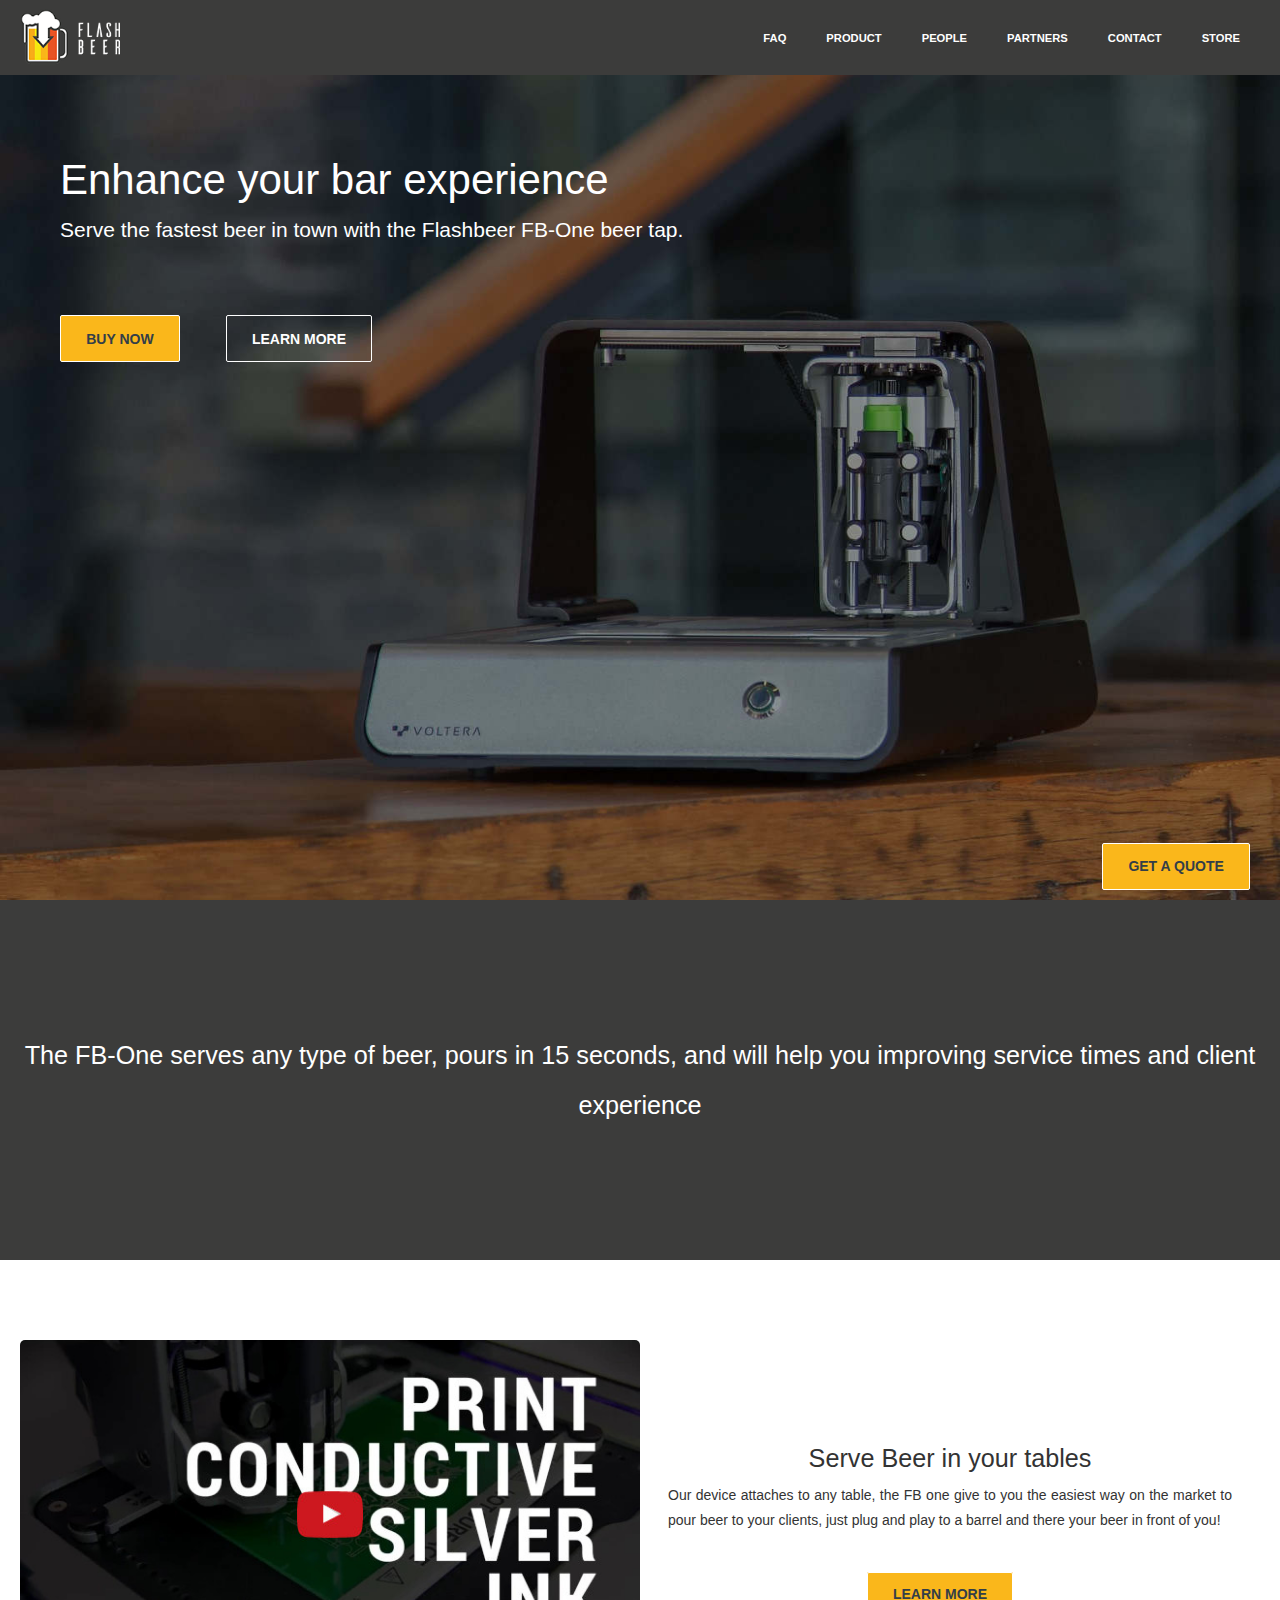
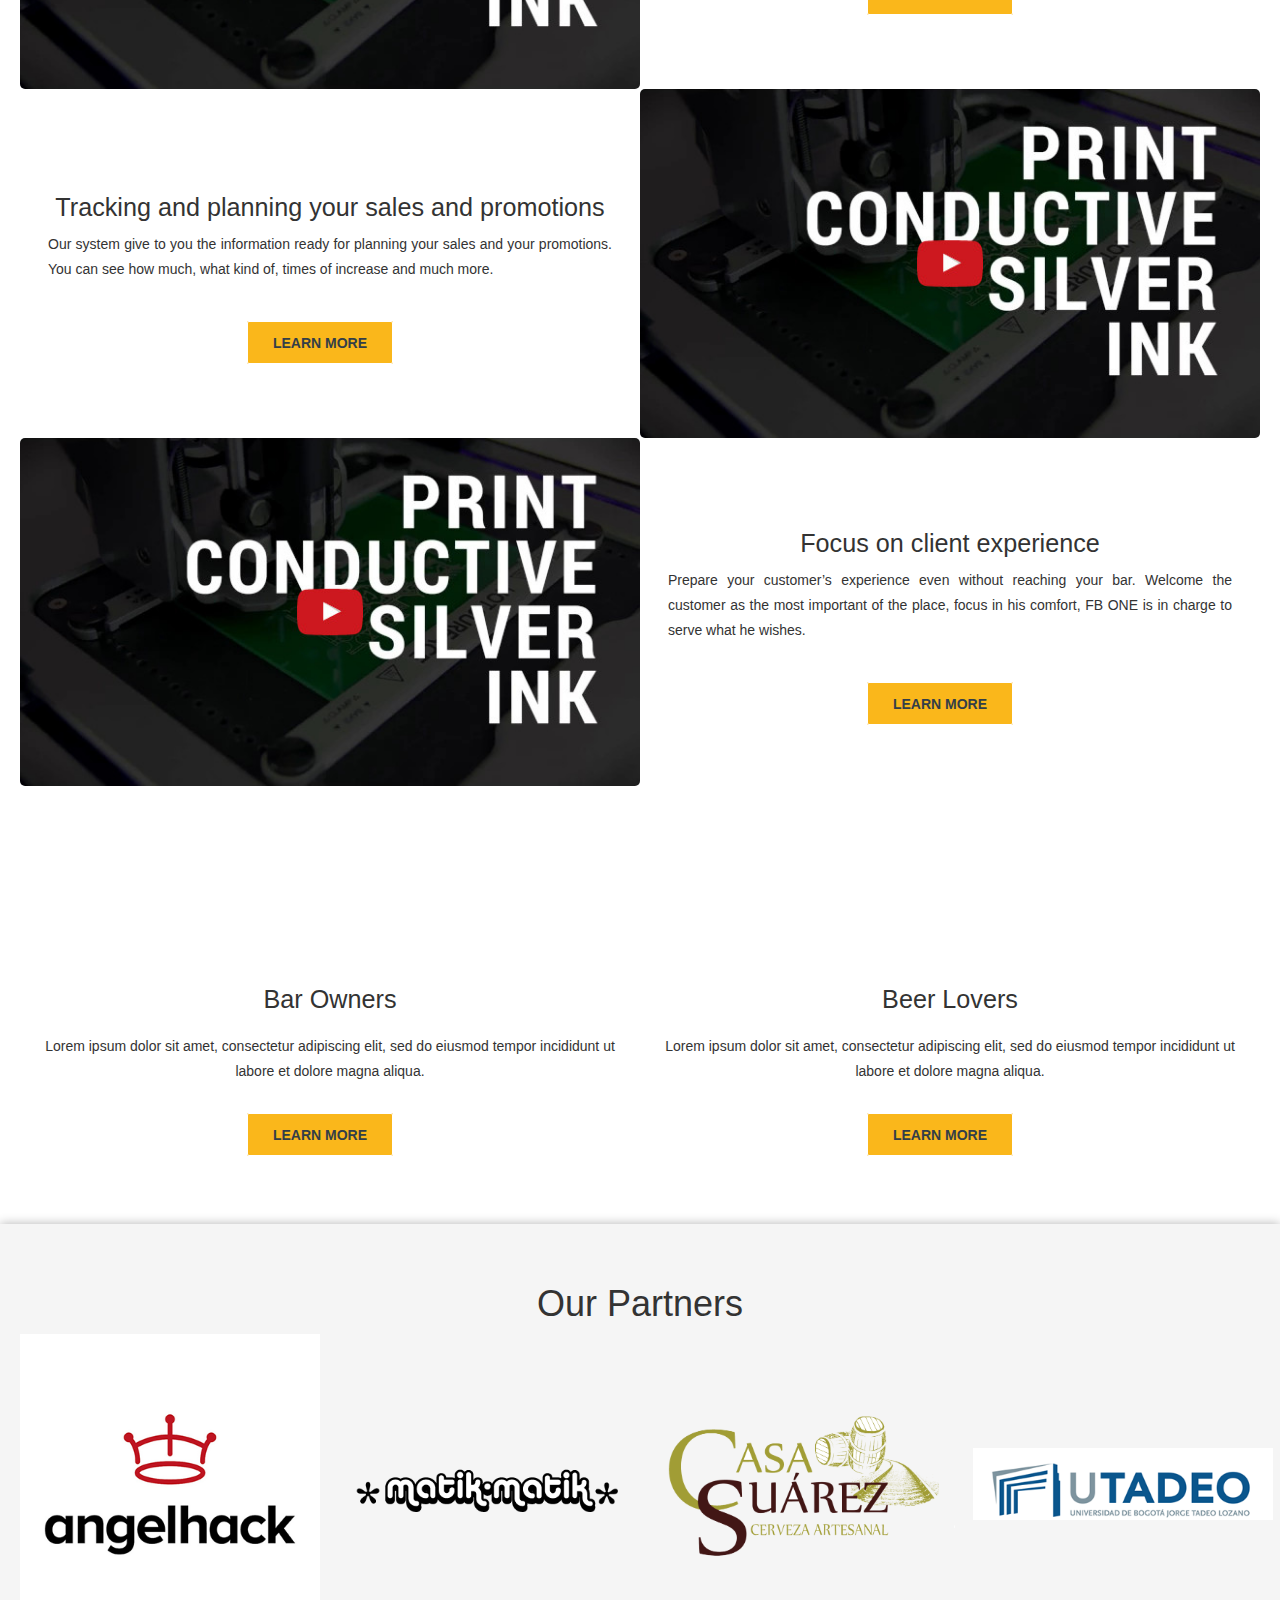
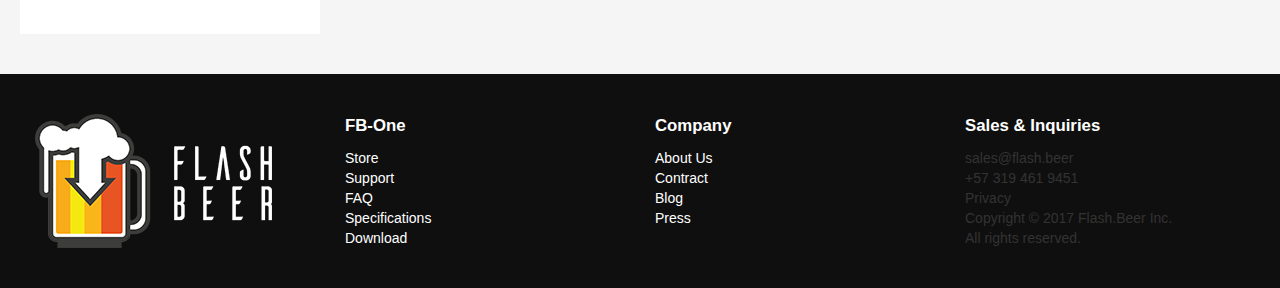
==== index.html @ 56150405 "Working on Landing Page" ====
<!doctype html><html class="no-js"><head><meta charset="utf-8"><meta name="description" content=""><meta name="viewport" content="width=device-width,initial-scale=1"><title>Flash.Beer</title><link rel="apple-touch-icon" href="apple-touch-icon.png"><link rel="stylesheet" href="styles/main.css"><script src="/bower_components/modernizr/modernizr.js"></script></head><body><div class="wrapper"><header><nav><a href="#" class="logo"><figure><img src="images/logo75.png"></figure></a><svg class="SVGInline-svg" xmlns="http://www.w3.org/2000/svg" height="20" viewBox="0 0 25.000002 20.000011" width="25"><path d="M0 2C0 .895.89 0 2.004 0h20.992C24.103 0 25 .888 25 2c0 1.105-.89 2-2.004 2H2.004A1.997 1.997 0 0 1 0 2zm0 8c0-1.105.89-2 2.004-2h20.992C24.103 8 25 8.888 25 10c0 1.105-.89 2-2.004 2H2.004A1.997 1.997 0 0 1 0 10zm0 8c0-1.105.89-2 2.004-2h20.992c1.107 0 2.004.888 2.004 2 0 1.105-.89 2-2.004 2H2.004A1.997 1.997 0 0 1 0 18z" fill="#fff" fill-rule="evenodd"></path></svg><ul><li><a href="#">faq</a></li><li><a href="#cards">product</a></li><li><a href="#business">people</a></li><li><a href="#partners">partners</a></li><li><a href="#footer">contact</a></li><li><a href="#">store</a></li></ul></nav></header><section class="hero"><div class="content"><h1>Enhance your bar experience</h1><p>Serve the fastest beer in town with the Flashbeer FB-One beer tap.</p><div class="buttons"><a href="#" class="button light">Buy Now</a> <a href="#" class="button">Learn More</a></div></div></section><section class="description"><h2>The FB-One serves any type of beer, pours in 15 seconds, and will help you improving service times and client experience</h2></section><section id="cards" class="cards"><article class="card"><div class="col-xs-12 col-md-6 video-container"><div class="video"><img src="images/youtube.jpg"></div></div><div class="col-xs-12 col-md-6 copy"><h1>Serve Beer in your tables</h1><p>Our device attaches to any table, the FB one give to you the easiest way on the market to pour beer to your clients, just plug and play to a barrel and there your beer in front of you!</p><a href="#" class="button light">LEARN MORE</a></div></article><article class="card"><div class="col-xs-12 col-md-6 copy"><h1>Tracking and planning your sales and promotions</h1><p>Our system give to you the information ready for planning your sales and your promotions. You can see how much, what kind of, times of increase and much more.</p><a href="#" class="button light">LEARN MORE</a></div><div class="col-xs-12 col-md-6 video-container"><div class="video"><img src="images/youtube.jpg"></div></div></article><article class="card"><div class="col-xs-12 col-md-6 video-container"><div class="video"><img src="images/youtube.jpg"></div></div><div class="col-xs-12 col-md-6 copy"><h1>Focus on client experience</h1><p>Prepare your customer’s experience even without reaching your bar. Welcome the customer as the most important of the place, focus in his comfort, FB ONE is in charge to serve what he wishes.</p><a href="#" class="button light">LEARN MORE</a></div></article></section><section class="cards mobile"><article class="card"><div class="col-xs-12 col-md-6 video-container"><div class="video"><img src="images/youtube.jpg"></div></div><div class="col-xs-12 col-md-6 copy"><h1>Serve Beer in your tables</h1><p>Lorem ipsum dolor sit amet, consectetur adipiscing elit, sed do eiusmod tempor incididunt ut labore et dolore magna aliqua. Ut enim ad minim veniam, quis nostrud exercitation ullamco laboris nisi ut aliquip ex ea commodo consequat.</p><a href="#" class="button light">LEARN MORE</a></div></article><article class="card right"><div class="col-xs-12 col-md-6 video-container"><div class="video"><img src="images/youtube.jpg"></div></div><div class="col-xs-12 col-md-6 copy"><h1>Serve Beer in your tables</h1><p>Lorem ipsum dolor sit amet, consectetur adipiscing elit, sed do eiusmod tempor incididunt ut labore et dolore magna aliqua. Ut enim ad minim veniam, quis nostrud exercitation ullamco laboris nisi ut aliquip ex ea commodo consequat.</p><a href="#" class="button light">LEARN MORE</a></div></article><article class="card"><div class="col-xs-12 col-md-6 video-container"><div class="video"><img src="images/youtube.jpg"></div></div><div class="col-xs-12 col-md-6 copy"><h1>Serve Beer in your tables</h1><p>Lorem ipsum dolor sit amet, consectetur adipiscing elit, sed do eiusmod tempor incididunt ut labore et dolore magna aliqua. Ut enim ad minim veniam, quis nostrud exercitation ullamco laboris nisi ut aliquip ex ea commodo consequat.</p><a href="#" class="button light">LEARN MORE</a></div></article></section><section id="business" class="business"><div id="bars" class="col-md-6"><img src=""><h2>Bar Owners</h2><p>Lorem ipsum dolor sit amet, consectetur adipiscing elit, sed do eiusmod tempor incididunt ut labore et dolore magna aliqua.</p><a href="#" class="button light">Learn More</a></div><div id="people" class="col-md-6"><img src=""><h2>Beer Lovers</h2><p>Lorem ipsum dolor sit amet, consectetur adipiscing elit, sed do eiusmod tempor incididunt ut labore et dolore magna aliqua.</p><a href="#" class="button light">Learn More</a></div></section><section id="partners" class="partners"><div class="row"><h1>Our Partners</h1></div><div class="row"><div class="col-md-3"><img src="images/AngelHack.png"></div><div class="col-md-3"><img src="images/Matik.png"></div><div class="col-md-3"><img src="images/CasaSuarez.png"></div><div class="col-md-3"><img src="images/utadeo.png"></div></div></section><footer id="footer"><div class="col-xs-12 col-md-4 logo"><a href="#" class="logo"><img src="images/logo134.png"></a></div><div class="col-xs-12 col-md-4 product"><b>FB-One</b><ul><li><a href="#">Store</a></li><li><a href="#">Support</a></li><li><a href="#">FAQ</a></li><li><a href="#">Specifications</a></li><li><a href="#">Download</a></li></ul></div><div class="col-xs-12 col-md-4 company"><b>Company</b><ul><li><a href="#">About Us</a></li><li><a href="#">Contract</a></li><li><a href="#">Blog</a></li><li><a href="#">Press</a></li></ul></div><div class="col-xs-12 col-md-4 sales"><b>Sales & Inquiries</b><ul><li>sales@flash.beer</li><li>+57 319 461 9451</li><li>Privacy</li><li>Copyright © 2017 Flash.Beer Inc.</li><li>All rights reserved.</li><li><a href="#"></a> <a href="#"></a> <a href="#"></a> <a href="#"></a></li></ul></div></footer><div class="button quote light">Get a Quote</div><section class="modal"><div class="form-container"><form method="post"><div class="header"><a href="#"><img src="images/close.png"></a></div><div class="items-container"><div class="row"><div class="item-container"><div class="col-md-6 label-container"><div class="item-container"><label for="name">Full Name</label></div><div class="item-container"><label for="email">Email</label></div><div class="item-container"><label for="phone">Phone</label></div><div class="item-container"><label for="devices">Number of devices</label></div></div><div class="col-md-6 input-container"><div class="item-container"><input type="text" name="name" required="true"></div><div class="item-container"><input type="text" name="email" required="true"></div><div class="item-container"><input type="text" name="phone" required="true"></div><div class="item-container"><input type="text" name="devices" required="true"></div></div></div></div><div class="row"><div class="textarea-container"><label for="extra">Would you like to add anything else to your order?</label><textarea name="extra">

                  </textarea></div><div class="textarea-container"><label for="data">Any additional data you require on the quote?</label><textarea name="data">

                  </textarea></div><div class="textarea-container"><label for="about">How did you find out about the Flashbeer FB-One?</label><textarea name="about">

                  </textarea></div></div></div><a href="#" class="button dark">Request a Quote</a></form></div></section></div><script src="https://code.jquery.com/jquery-3.2.1.min.js" integrity="sha256-hwg4gsxgFZhOsEEamdOYGBf13FyQuiTwlAQgxVSNgt4=" crossorigin="anonymous"></script><script src="scripts/main.js"></script></body></html>
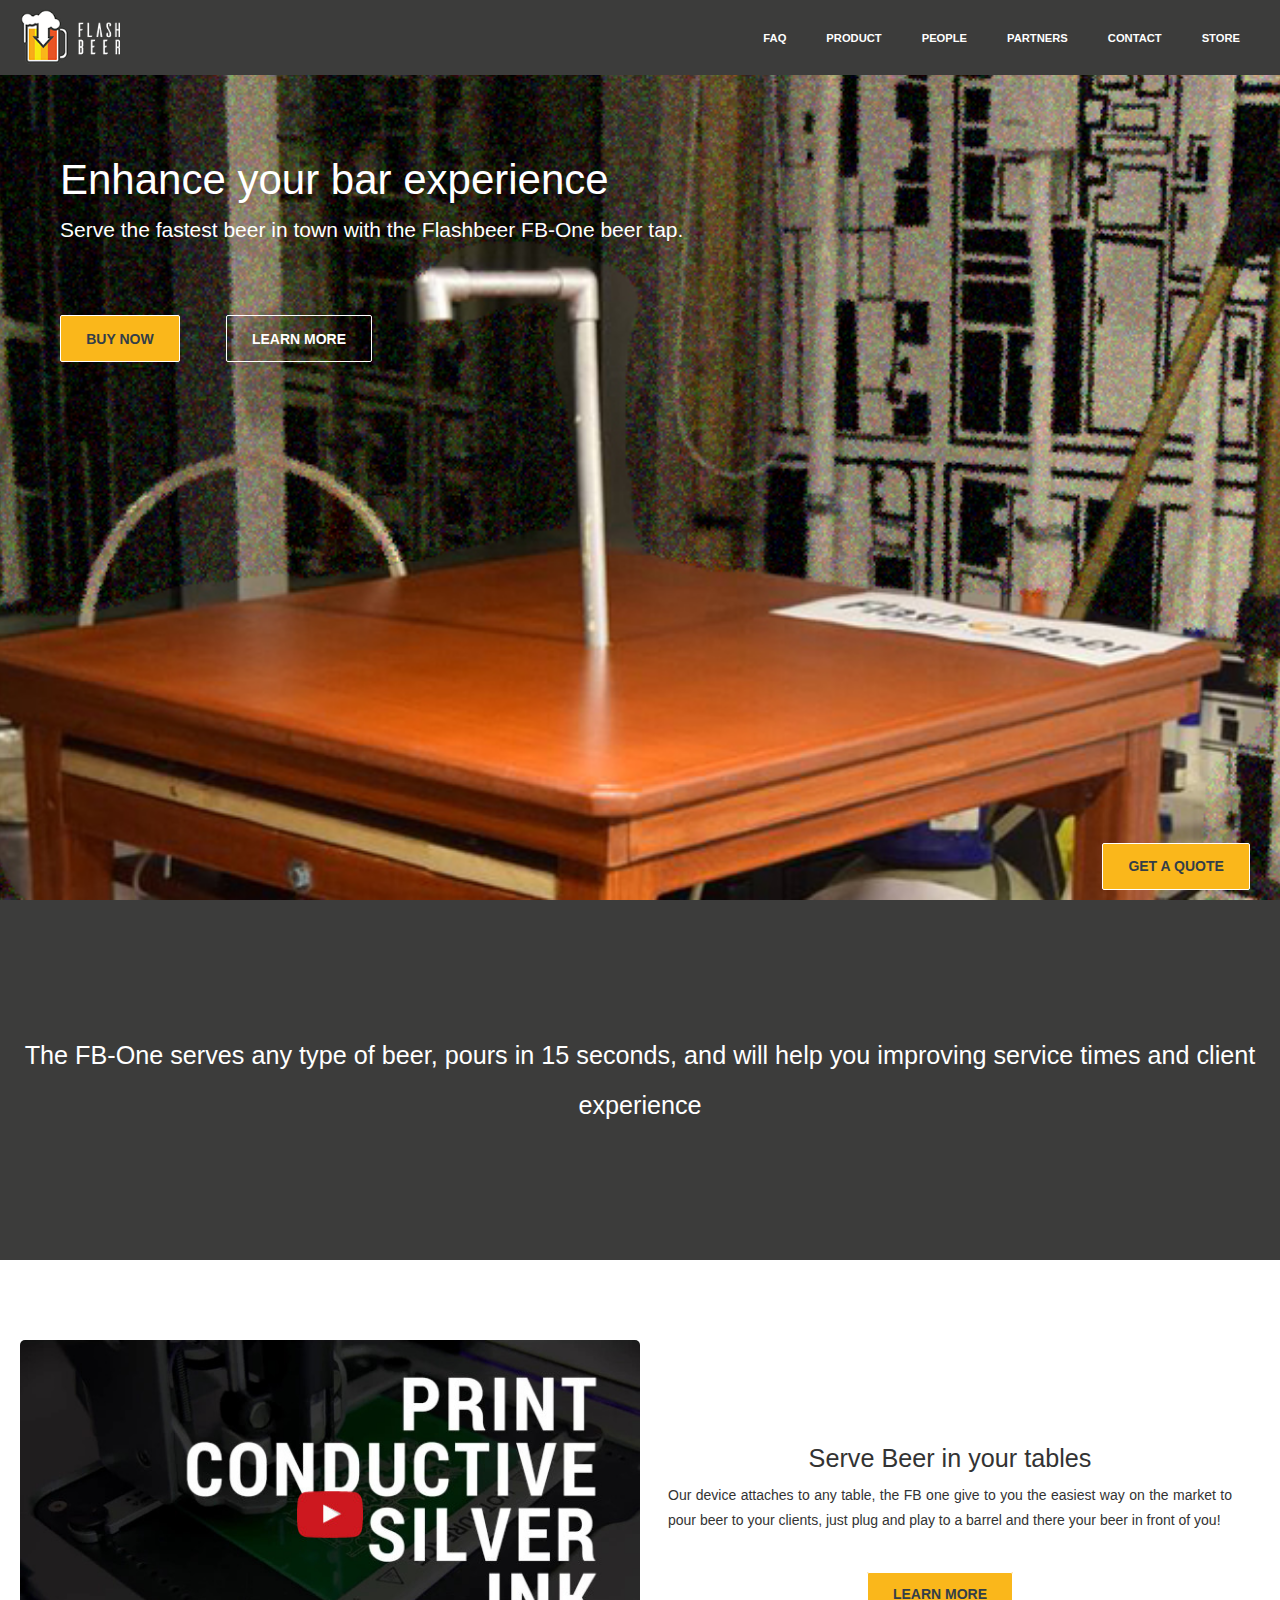
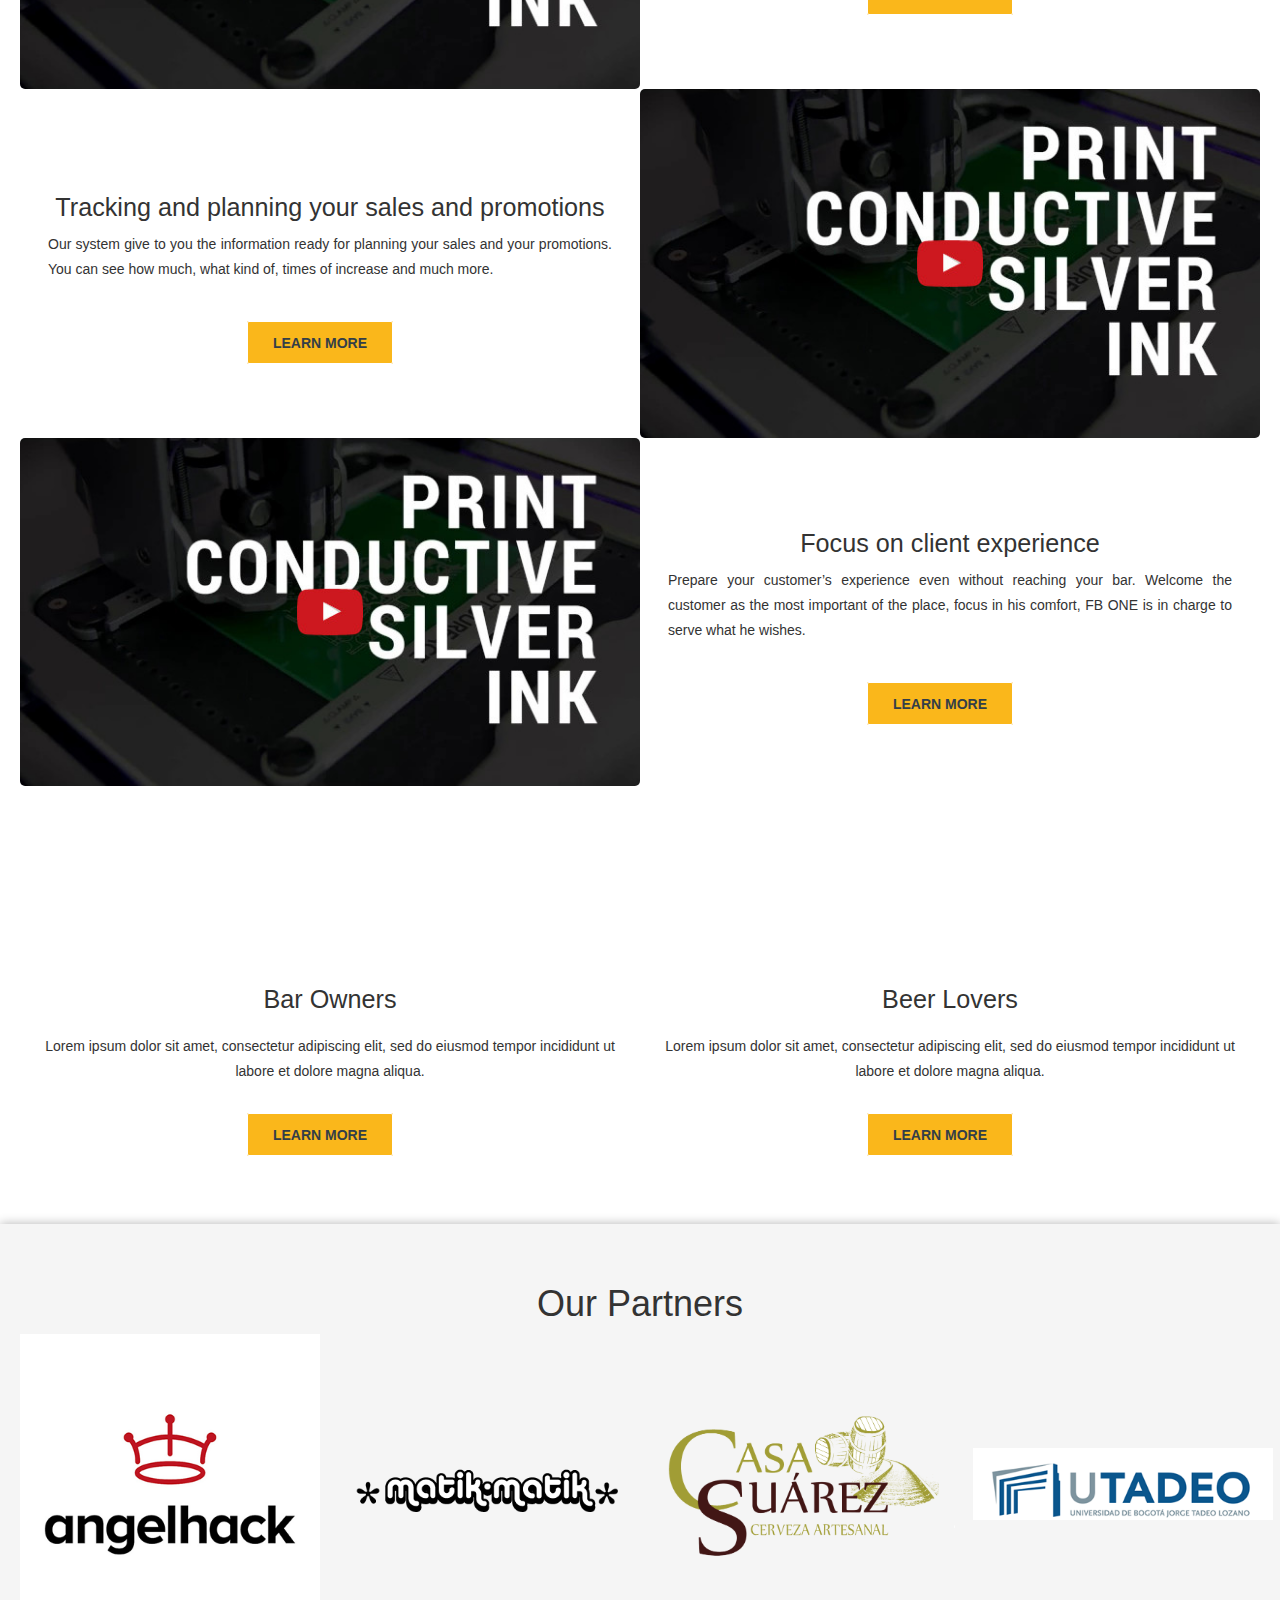
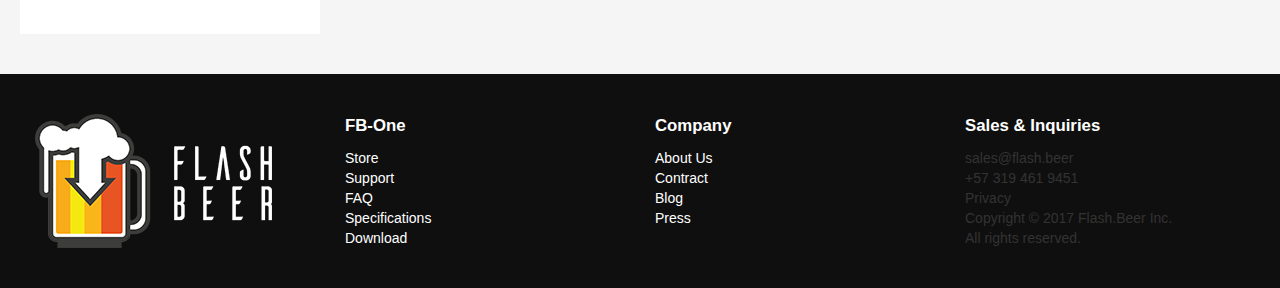
==== commit 13b99e6d: "Working on Landing Page" ====
--- a/index.html
+++ b/index.html
@@ -1,4 +1,4 @@
-<!doctype html><html class="no-js"><head><meta charset="utf-8"><meta name="description" content=""><meta name="viewport" content="width=device-width,initial-scale=1"><title>Flash.Beer</title><link rel="apple-touch-icon" href="apple-touch-icon.png"><link rel="stylesheet" href="styles/main.css"><script src="/bower_components/modernizr/modernizr.js"></script></head><body><div class="wrapper"><header><nav><a href="#" class="logo"><figure><img src="images/logo75.png"></figure></a><svg class="SVGInline-svg" xmlns="http://www.w3.org/2000/svg" height="20" viewBox="0 0 25.000002 20.000011" width="25"><path d="M0 2C0 .895.89 0 2.004 0h20.992C24.103 0 25 .888 25 2c0 1.105-.89 2-2.004 2H2.004A1.997 1.997 0 0 1 0 2zm0 8c0-1.105.89-2 2.004-2h20.992C24.103 8 25 8.888 25 10c0 1.105-.89 2-2.004 2H2.004A1.997 1.997 0 0 1 0 10zm0 8c0-1.105.89-2 2.004-2h20.992c1.107 0 2.004.888 2.004 2 0 1.105-.89 2-2.004 2H2.004A1.997 1.997 0 0 1 0 18z" fill="#fff" fill-rule="evenodd"></path></svg><ul><li><a href="#">faq</a></li><li><a href="#cards">product</a></li><li><a href="#business">people</a></li><li><a href="#partners">partners</a></li><li><a href="#footer">contact</a></li><li><a href="#">store</a></li></ul></nav></header><section class="hero"><div class="content"><h1>Enhance your bar experience</h1><p>Serve the fastest beer in town with the Flashbeer FB-One beer tap.</p><div class="buttons"><a href="#" class="button light">Buy Now</a> <a href="#" class="button">Learn More</a></div></div></section><section class="description"><h2>The FB-One serves any type of beer, pours in 15 seconds, and will help you improving service times and client experience</h2></section><section id="cards" class="cards"><article class="card"><div class="col-xs-12 col-md-6 video-container"><div class="video"><img src="images/youtube.jpg"></div></div><div class="col-xs-12 col-md-6 copy"><h1>Serve Beer in your tables</h1><p>Our device attaches to any table, the FB one give to you the easiest way on the market to pour beer to your clients, just plug and play to a barrel and there your beer in front of you!</p><a href="#" class="button light">LEARN MORE</a></div></article><article class="card"><div class="col-xs-12 col-md-6 copy"><h1>Tracking and planning your sales and promotions</h1><p>Our system give to you the information ready for planning your sales and your promotions. You can see how much, what kind of, times of increase and much more.</p><a href="#" class="button light">LEARN MORE</a></div><div class="col-xs-12 col-md-6 video-container"><div class="video"><img src="images/youtube.jpg"></div></div></article><article class="card"><div class="col-xs-12 col-md-6 video-container"><div class="video"><img src="images/youtube.jpg"></div></div><div class="col-xs-12 col-md-6 copy"><h1>Focus on client experience</h1><p>Prepare your customer’s experience even without reaching your bar. Welcome the customer as the most important of the place, focus in his comfort, FB ONE is in charge to serve what he wishes.</p><a href="#" class="button light">LEARN MORE</a></div></article></section><section class="cards mobile"><article class="card"><div class="col-xs-12 col-md-6 video-container"><div class="video"><img src="images/youtube.jpg"></div></div><div class="col-xs-12 col-md-6 copy"><h1>Serve Beer in your tables</h1><p>Lorem ipsum dolor sit amet, consectetur adipiscing elit, sed do eiusmod tempor incididunt ut labore et dolore magna aliqua. Ut enim ad minim veniam, quis nostrud exercitation ullamco laboris nisi ut aliquip ex ea commodo consequat.</p><a href="#" class="button light">LEARN MORE</a></div></article><article class="card right"><div class="col-xs-12 col-md-6 video-container"><div class="video"><img src="images/youtube.jpg"></div></div><div class="col-xs-12 col-md-6 copy"><h1>Serve Beer in your tables</h1><p>Lorem ipsum dolor sit amet, consectetur adipiscing elit, sed do eiusmod tempor incididunt ut labore et dolore magna aliqua. Ut enim ad minim veniam, quis nostrud exercitation ullamco laboris nisi ut aliquip ex ea commodo consequat.</p><a href="#" class="button light">LEARN MORE</a></div></article><article class="card"><div class="col-xs-12 col-md-6 video-container"><div class="video"><img src="images/youtube.jpg"></div></div><div class="col-xs-12 col-md-6 copy"><h1>Serve Beer in your tables</h1><p>Lorem ipsum dolor sit amet, consectetur adipiscing elit, sed do eiusmod tempor incididunt ut labore et dolore magna aliqua. Ut enim ad minim veniam, quis nostrud exercitation ullamco laboris nisi ut aliquip ex ea commodo consequat.</p><a href="#" class="button light">LEARN MORE</a></div></article></section><section id="business" class="business"><div id="bars" class="col-md-6"><img src=""><h2>Bar Owners</h2><p>Lorem ipsum dolor sit amet, consectetur adipiscing elit, sed do eiusmod tempor incididunt ut labore et dolore magna aliqua.</p><a href="#" class="button light">Learn More</a></div><div id="people" class="col-md-6"><img src=""><h2>Beer Lovers</h2><p>Lorem ipsum dolor sit amet, consectetur adipiscing elit, sed do eiusmod tempor incididunt ut labore et dolore magna aliqua.</p><a href="#" class="button light">Learn More</a></div></section><section id="partners" class="partners"><div class="row"><h1>Our Partners</h1></div><div class="row"><div class="col-md-3"><img src="images/AngelHack.png"></div><div class="col-md-3"><img src="images/Matik.png"></div><div class="col-md-3"><img src="images/CasaSuarez.png"></div><div class="col-md-3"><img src="images/utadeo.png"></div></div></section><footer id="footer"><div class="col-xs-12 col-md-4 logo"><a href="#" class="logo"><img src="images/logo134.png"></a></div><div class="col-xs-12 col-md-4 product"><b>FB-One</b><ul><li><a href="#">Store</a></li><li><a href="#">Support</a></li><li><a href="#">FAQ</a></li><li><a href="#">Specifications</a></li><li><a href="#">Download</a></li></ul></div><div class="col-xs-12 col-md-4 company"><b>Company</b><ul><li><a href="#">About Us</a></li><li><a href="#">Contract</a></li><li><a href="#">Blog</a></li><li><a href="#">Press</a></li></ul></div><div class="col-xs-12 col-md-4 sales"><b>Sales & Inquiries</b><ul><li>sales@flash.beer</li><li>+57 319 461 9451</li><li>Privacy</li><li>Copyright © 2017 Flash.Beer Inc.</li><li>All rights reserved.</li><li><a href="#"></a> <a href="#"></a> <a href="#"></a> <a href="#"></a></li></ul></div></footer><div class="button quote light">Get a Quote</div><section class="modal"><div class="form-container"><form method="post"><div class="header"><a href="#"><img src="images/close.png"></a></div><div class="items-container"><div class="row"><div class="item-container"><div class="col-md-6 label-container"><div class="item-container"><label for="name">Full Name</label></div><div class="item-container"><label for="email">Email</label></div><div class="item-container"><label for="phone">Phone</label></div><div class="item-container"><label for="devices">Number of devices</label></div></div><div class="col-md-6 input-container"><div class="item-container"><input type="text" name="name" required="true"></div><div class="item-container"><input type="text" name="email" required="true"></div><div class="item-container"><input type="text" name="phone" required="true"></div><div class="item-container"><input type="text" name="devices" required="true"></div></div></div></div><div class="row"><div class="textarea-container"><label for="extra">Would you like to add anything else to your order?</label><textarea name="extra">
+<!doctype html><html class="no-js"><head><meta charset="utf-8"><meta name="description" content=""><meta name="viewport" content="width=device-width,initial-scale=1"><title>Flash.Beer</title><link rel="apple-touch-icon" href="apple-touch-icon.png"><link rel="stylesheet" href="styles/main.css"><script src="/bower_components/modernizr/modernizr.js"></script></head><body><div class="wrapper"><header><nav><a href="#" class="logo"><figure><img src="images/logo75.png"></figure></a><svg class="SVGInline-svg" xmlns="http://www.w3.org/2000/svg" height="20" viewBox="0 0 25.000002 20.000011" width="25"><path d="M0 2C0 .895.89 0 2.004 0h20.992C24.103 0 25 .888 25 2c0 1.105-.89 2-2.004 2H2.004A1.997 1.997 0 0 1 0 2zm0 8c0-1.105.89-2 2.004-2h20.992C24.103 8 25 8.888 25 10c0 1.105-.89 2-2.004 2H2.004A1.997 1.997 0 0 1 0 10zm0 8c0-1.105.89-2 2.004-2h20.992c1.107 0 2.004.888 2.004 2 0 1.105-.89 2-2.004 2H2.004A1.997 1.997 0 0 1 0 18z" fill="#fff" fill-rule="evenodd"></path></svg><ul><li><a href="#">faq</a></li><li><a href="#cards">product</a></li><li><a href="#business">people</a></li><li><a href="#partners">partners</a></li><li><a href="#footer">contact</a></li><li><a href="#">store</a></li></ul></nav></header><section class="hero"><div class="content"><h1>Enhance your bar experience</h1><p>Serve the fastest beer in town with the Flashbeer FB-One beer tap.</p><div class="buttons"><a href="#" class="button light">Buy Now</a> <a href="#" class="button">Learn More</a></div></div></section><section class="description"><h2>The FB-One serves any type of beer, pours in 15 seconds, and will help you improving service times and client experience</h2></section><section id="cards" class="cards"><article class="card"><div class="col-xs-12 col-md-6 video-container"><div class="video"><img src="images/youtube.jpg"></div></div><div class="col-xs-12 col-md-6 copy"><h1>Serve Beer in your tables</h1><p>Our device attaches to any table, the FB one give to you the easiest way on the market to pour beer to your clients, just plug and play to a barrel and there your beer in front of you!</p><a href="#" class="button light">LEARN MORE</a></div></article><article class="card"><div class="col-xs-12 col-md-6 copy"><h1>Tracking and planning your sales and promotions</h1><p>Our system give to you the information ready for planning your sales and your promotions. You can see how much, what kind of, times of increase and much more.</p><a href="#" class="button light">LEARN MORE</a></div><div class="col-xs-12 col-md-6 video-container"><div class="video"><img src="images/youtube.jpg"></div></div></article><article class="card"><div class="col-xs-12 col-md-6 video-container"><div class="video"><img src="images/youtube.jpg"></div></div><div class="col-xs-12 col-md-6 copy"><h1>Focus on client experience</h1><p>Prepare your customer’s experience even without reaching your bar. Welcome the customer as the most important of the place, focus in his comfort, FB ONE is in charge to serve what he wishes.</p><a href="#" class="button light">LEARN MORE</a></div></article></section><section class="cards mobile"><article class="card"><div class="col-xs-12 col-md-6 video-container"><div class="video"><img src="images/card1.jpg"></div></div><div class="col-xs-12 col-md-6 copy"><h1>Serve Beer in your tables</h1><p>Lorem ipsum dolor sit amet, consectetur adipiscing elit, sed do eiusmod tempor incididunt ut labore et dolore magna aliqua. Ut enim ad minim veniam, quis nostrud exercitation ullamco laboris nisi ut aliquip ex ea commodo consequat.</p><a href="#" class="button light">LEARN MORE</a></div></article><article class="card right"><div class="col-xs-12 col-md-6 video-container"><div class="video"><img src="images/card2.jpg"></div></div><div class="col-xs-12 col-md-6 copy"><h1>Serve Beer in your tables</h1><p>Lorem ipsum dolor sit amet, consectetur adipiscing elit, sed do eiusmod tempor incididunt ut labore et dolore magna aliqua. Ut enim ad minim veniam, quis nostrud exercitation ullamco laboris nisi ut aliquip ex ea commodo consequat.</p><a href="#" class="button light">LEARN MORE</a></div></article><article class="card"><div class="col-xs-12 col-md-6 video-container"><div class="video"><img src="images/card3.jpg"></div></div><div class="col-xs-12 col-md-6 copy"><h1>Serve Beer in your tables</h1><p>Lorem ipsum dolor sit amet, consectetur adipiscing elit, sed do eiusmod tempor incididunt ut labore et dolore magna aliqua. Ut enim ad minim veniam, quis nostrud exercitation ullamco laboris nisi ut aliquip ex ea commodo consequat.</p><a href="#" class="button light">LEARN MORE</a></div></article></section><section id="business" class="business"><div id="bars" class="col-md-6"><img src=""><h2>Bar Owners</h2><p>Lorem ipsum dolor sit amet, consectetur adipiscing elit, sed do eiusmod tempor incididunt ut labore et dolore magna aliqua.</p><a href="#" class="button light">Learn More</a></div><div id="people" class="col-md-6"><img src=""><h2>Beer Lovers</h2><p>Lorem ipsum dolor sit amet, consectetur adipiscing elit, sed do eiusmod tempor incididunt ut labore et dolore magna aliqua.</p><a href="#" class="button light">Learn More</a></div></section><section id="partners" class="partners"><div class="row"><h1>Our Partners</h1></div><div class="row"><div class="col-md-3"><img src="images/AngelHack.png"></div><div class="col-md-3"><img src="images/Matik.png"></div><div class="col-md-3"><img src="images/CasaSuarez.png"></div><div class="col-md-3"><img src="images/utadeo.png"></div></div></section><footer id="footer"><div class="col-xs-12 col-md-4 logo"><a href="#" class="logo"><img src="images/logo134.png"></a></div><div class="col-xs-12 col-md-4 product"><b>FB-One</b><ul><li><a href="#">Store</a></li><li><a href="#">Support</a></li><li><a href="#">FAQ</a></li><li><a href="#">Specifications</a></li><li><a href="#">Download</a></li></ul></div><div class="col-xs-12 col-md-4 company"><b>Company</b><ul><li><a href="#">About Us</a></li><li><a href="#">Contract</a></li><li><a href="#">Blog</a></li><li><a href="#">Press</a></li></ul></div><div class="col-xs-12 col-md-4 sales"><b>Sales & Inquiries</b><ul><li>sales@flash.beer</li><li>+57 319 461 9451</li><li>Privacy</li><li>Copyright © 2017 Flash.Beer Inc.</li><li>All rights reserved.</li><li><a href="#"></a> <a href="#"></a> <a href="#"></a> <a href="#"></a></li></ul></div></footer><div class="button quote light">Get a Quote</div><section class="modal"><div class="form-container"><form method="post"><div class="header"><a href="#"><img src="images/close.png"></a></div><div class="items-container"><div class="row"><div class="item-container"><div class="col-md-6 label-container"><div class="item-container"><label for="name">Full Name</label></div><div class="item-container"><label for="email">Email</label></div><div class="item-container"><label for="phone">Phone</label></div><div class="item-container"><label for="devices">Number of devices</label></div></div><div class="col-md-6 input-container"><div class="item-container"><input type="text" name="name" required="true"></div><div class="item-container"><input type="text" name="email" required="true"></div><div class="item-container"><input type="text" name="phone" required="true"></div><div class="item-container"><input type="text" name="devices" required="true"></div></div></div></div><div class="row"><div class="textarea-container"><label for="extra">Would you like to add anything else to your order?</label><textarea name="extra">
 
                   </textarea></div><div class="textarea-container"><label for="data">Any additional data you require on the quote?</label><textarea name="data">
 
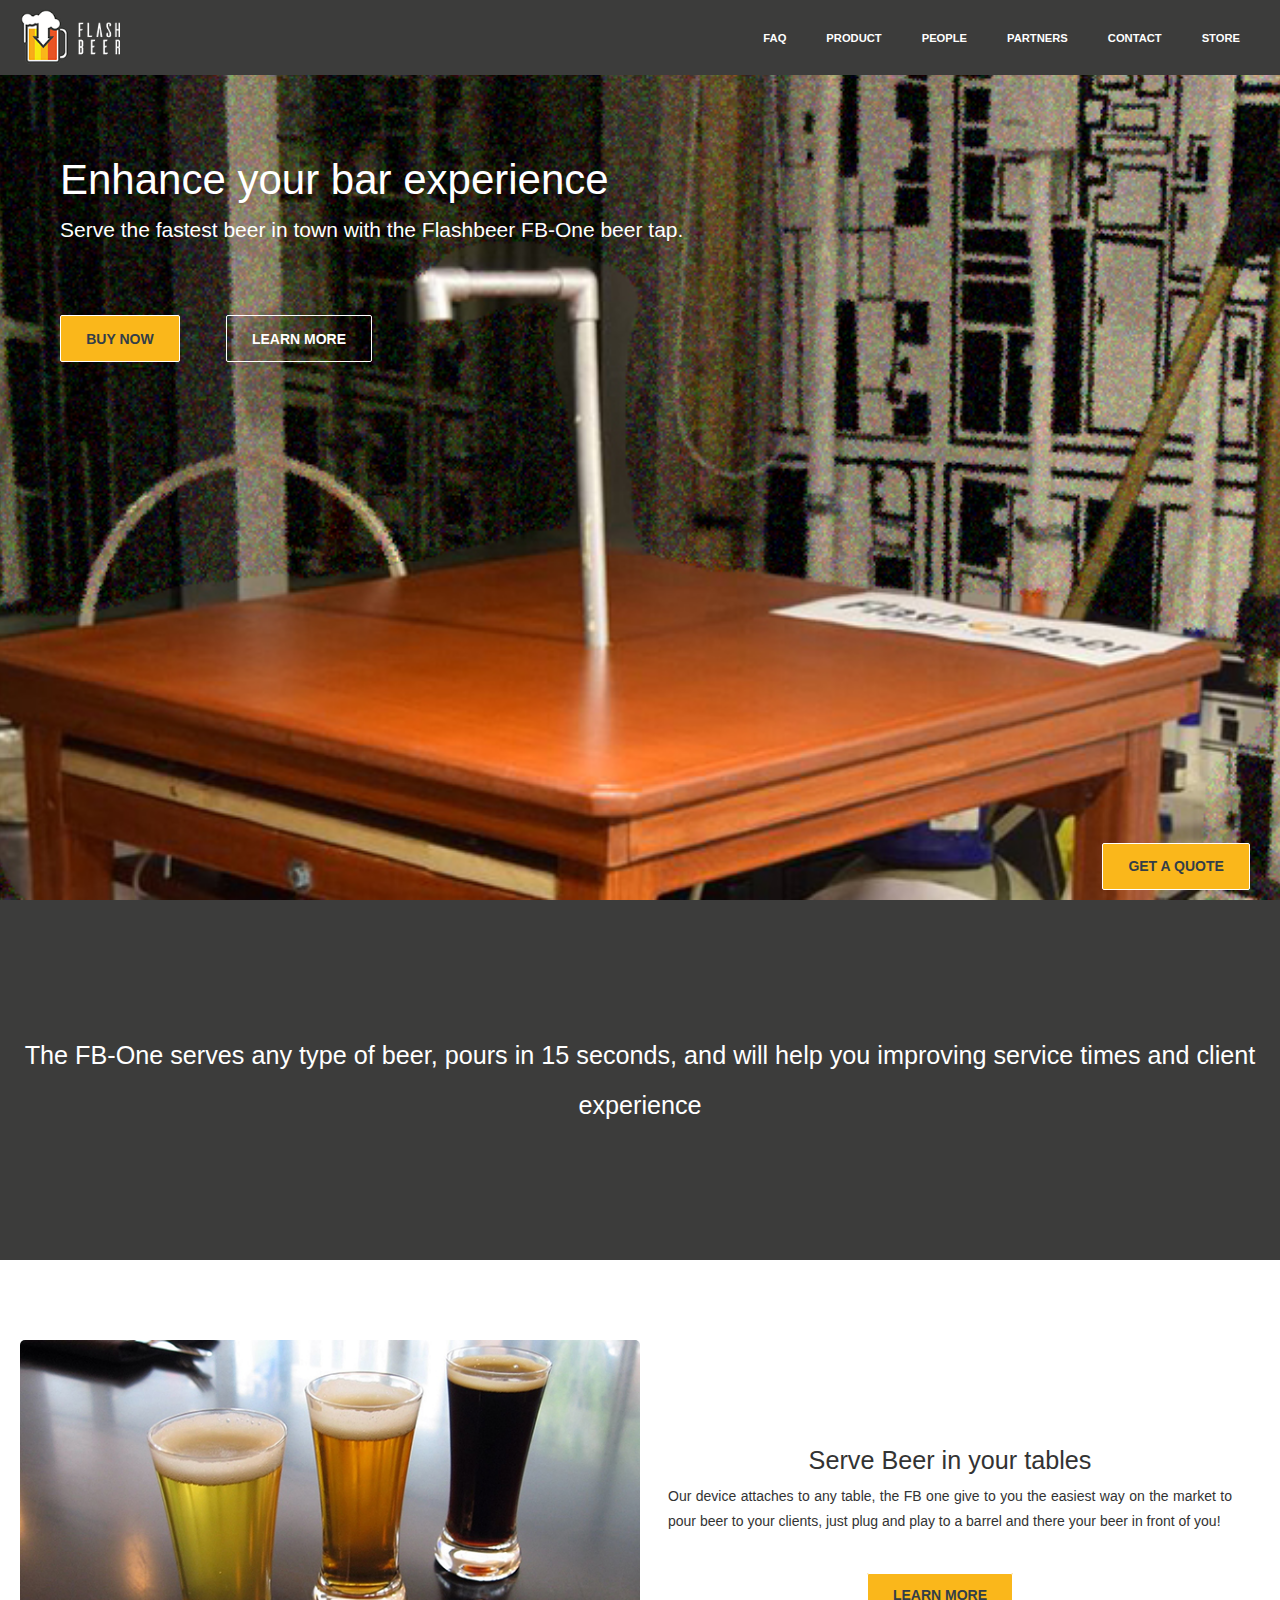
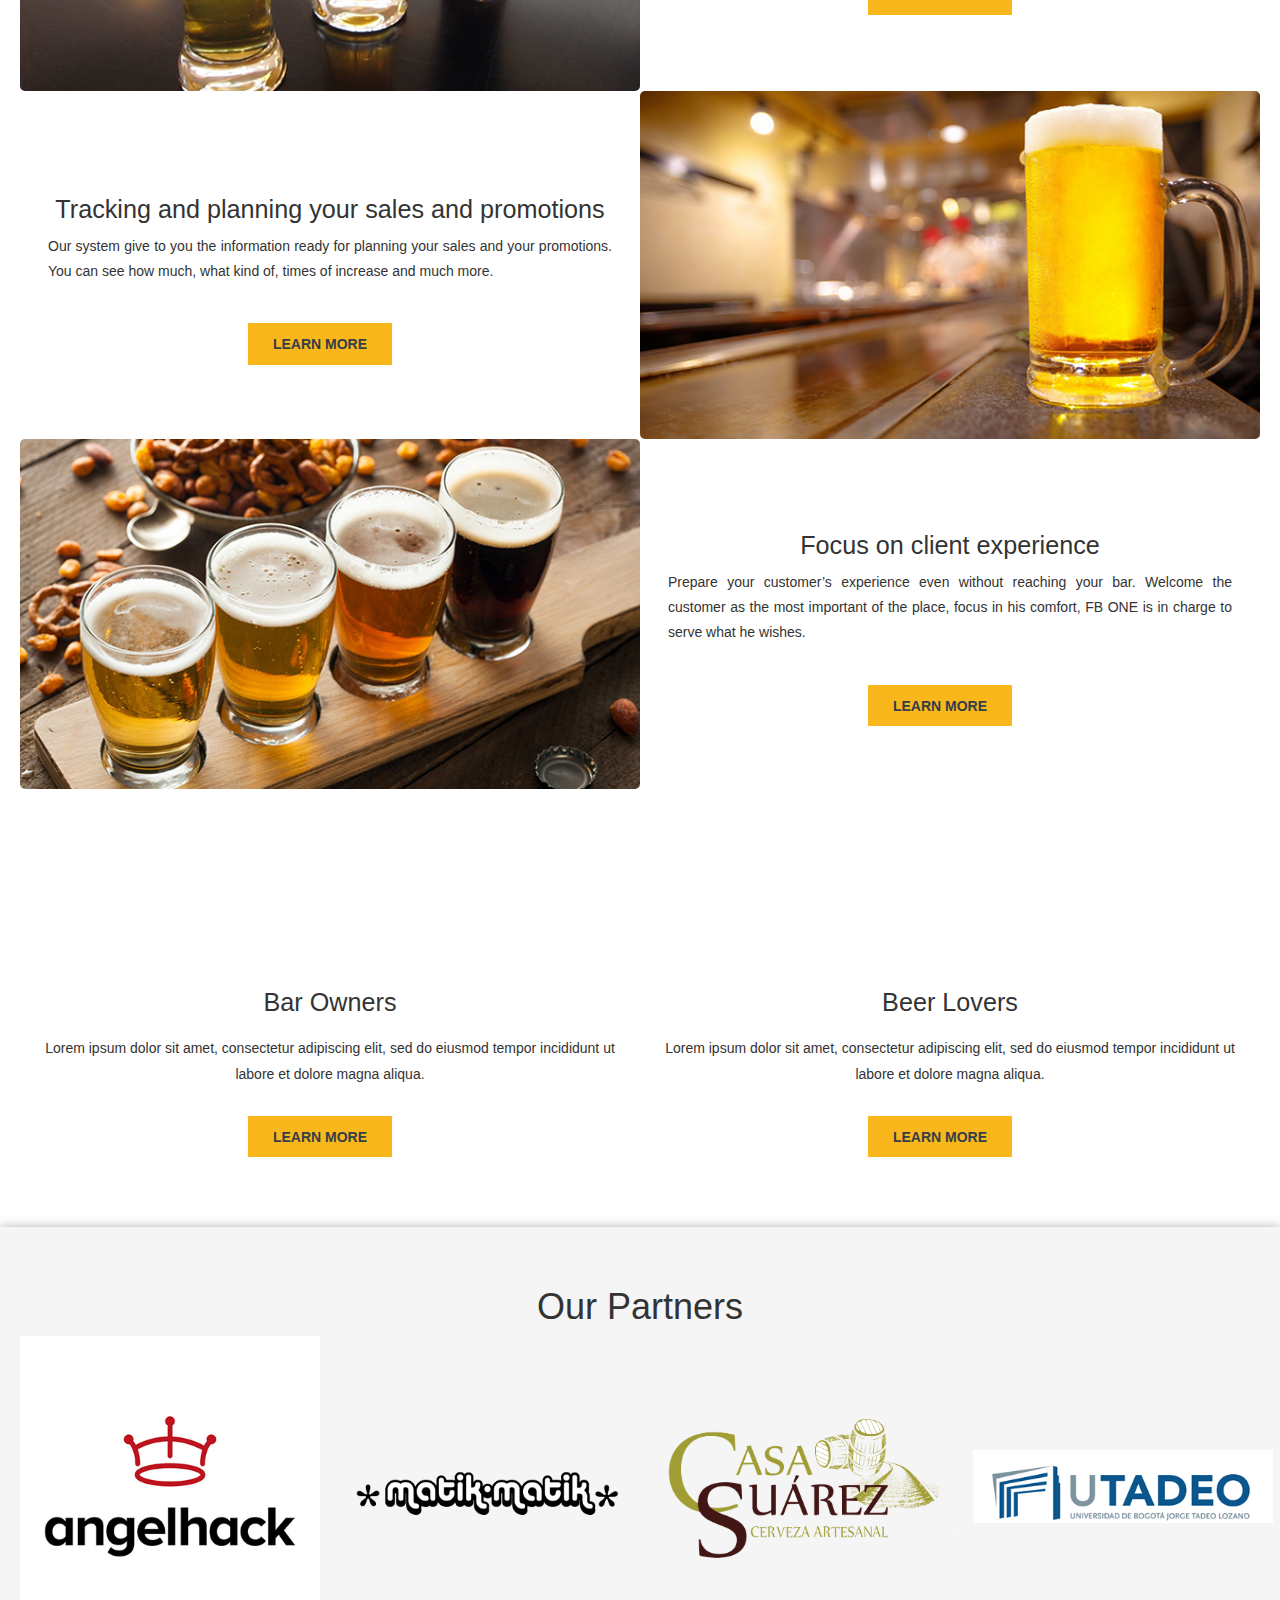
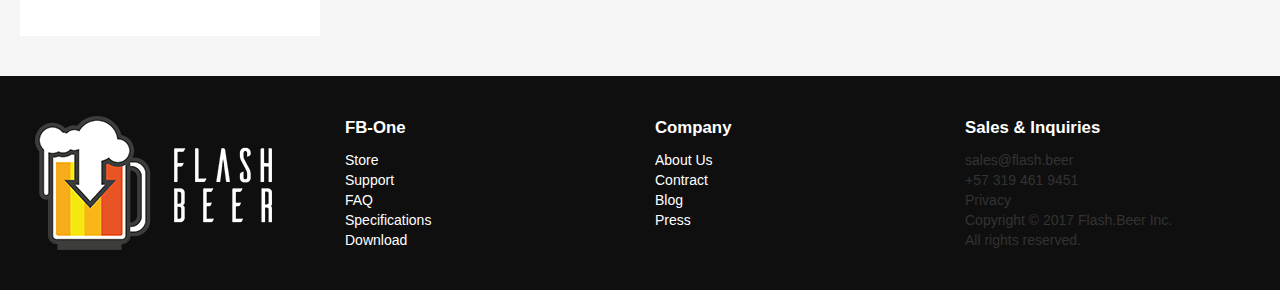
==== commit 66d75c61: "Working on Landing Page" ====
--- a/index.html
+++ b/index.html
@@ -1,4 +1,4 @@
-<!doctype html><html class="no-js"><head><meta charset="utf-8"><meta name="description" content=""><meta name="viewport" content="width=device-width,initial-scale=1"><title>Flash.Beer</title><link rel="apple-touch-icon" href="apple-touch-icon.png"><link rel="stylesheet" href="styles/main.css"><script src="/bower_components/modernizr/modernizr.js"></script></head><body><div class="wrapper"><header><nav><a href="#" class="logo"><figure><img src="images/logo75.png"></figure></a><svg class="SVGInline-svg" xmlns="http://www.w3.org/2000/svg" height="20" viewBox="0 0 25.000002 20.000011" width="25"><path d="M0 2C0 .895.89 0 2.004 0h20.992C24.103 0 25 .888 25 2c0 1.105-.89 2-2.004 2H2.004A1.997 1.997 0 0 1 0 2zm0 8c0-1.105.89-2 2.004-2h20.992C24.103 8 25 8.888 25 10c0 1.105-.89 2-2.004 2H2.004A1.997 1.997 0 0 1 0 10zm0 8c0-1.105.89-2 2.004-2h20.992c1.107 0 2.004.888 2.004 2 0 1.105-.89 2-2.004 2H2.004A1.997 1.997 0 0 1 0 18z" fill="#fff" fill-rule="evenodd"></path></svg><ul><li><a href="#">faq</a></li><li><a href="#cards">product</a></li><li><a href="#business">people</a></li><li><a href="#partners">partners</a></li><li><a href="#footer">contact</a></li><li><a href="#">store</a></li></ul></nav></header><section class="hero"><div class="content"><h1>Enhance your bar experience</h1><p>Serve the fastest beer in town with the Flashbeer FB-One beer tap.</p><div class="buttons"><a href="#" class="button light">Buy Now</a> <a href="#" class="button">Learn More</a></div></div></section><section class="description"><h2>The FB-One serves any type of beer, pours in 15 seconds, and will help you improving service times and client experience</h2></section><section id="cards" class="cards"><article class="card"><div class="col-xs-12 col-md-6 video-container"><div class="video"><img src="images/youtube.jpg"></div></div><div class="col-xs-12 col-md-6 copy"><h1>Serve Beer in your tables</h1><p>Our device attaches to any table, the FB one give to you the easiest way on the market to pour beer to your clients, just plug and play to a barrel and there your beer in front of you!</p><a href="#" class="button light">LEARN MORE</a></div></article><article class="card"><div class="col-xs-12 col-md-6 copy"><h1>Tracking and planning your sales and promotions</h1><p>Our system give to you the information ready for planning your sales and your promotions. You can see how much, what kind of, times of increase and much more.</p><a href="#" class="button light">LEARN MORE</a></div><div class="col-xs-12 col-md-6 video-container"><div class="video"><img src="images/youtube.jpg"></div></div></article><article class="card"><div class="col-xs-12 col-md-6 video-container"><div class="video"><img src="images/youtube.jpg"></div></div><div class="col-xs-12 col-md-6 copy"><h1>Focus on client experience</h1><p>Prepare your customer’s experience even without reaching your bar. Welcome the customer as the most important of the place, focus in his comfort, FB ONE is in charge to serve what he wishes.</p><a href="#" class="button light">LEARN MORE</a></div></article></section><section class="cards mobile"><article class="card"><div class="col-xs-12 col-md-6 video-container"><div class="video"><img src="images/card1.jpg"></div></div><div class="col-xs-12 col-md-6 copy"><h1>Serve Beer in your tables</h1><p>Lorem ipsum dolor sit amet, consectetur adipiscing elit, sed do eiusmod tempor incididunt ut labore et dolore magna aliqua. Ut enim ad minim veniam, quis nostrud exercitation ullamco laboris nisi ut aliquip ex ea commodo consequat.</p><a href="#" class="button light">LEARN MORE</a></div></article><article class="card right"><div class="col-xs-12 col-md-6 video-container"><div class="video"><img src="images/card2.jpg"></div></div><div class="col-xs-12 col-md-6 copy"><h1>Serve Beer in your tables</h1><p>Lorem ipsum dolor sit amet, consectetur adipiscing elit, sed do eiusmod tempor incididunt ut labore et dolore magna aliqua. Ut enim ad minim veniam, quis nostrud exercitation ullamco laboris nisi ut aliquip ex ea commodo consequat.</p><a href="#" class="button light">LEARN MORE</a></div></article><article class="card"><div class="col-xs-12 col-md-6 video-container"><div class="video"><img src="images/card3.jpg"></div></div><div class="col-xs-12 col-md-6 copy"><h1>Serve Beer in your tables</h1><p>Lorem ipsum dolor sit amet, consectetur adipiscing elit, sed do eiusmod tempor incididunt ut labore et dolore magna aliqua. Ut enim ad minim veniam, quis nostrud exercitation ullamco laboris nisi ut aliquip ex ea commodo consequat.</p><a href="#" class="button light">LEARN MORE</a></div></article></section><section id="business" class="business"><div id="bars" class="col-md-6"><img src=""><h2>Bar Owners</h2><p>Lorem ipsum dolor sit amet, consectetur adipiscing elit, sed do eiusmod tempor incididunt ut labore et dolore magna aliqua.</p><a href="#" class="button light">Learn More</a></div><div id="people" class="col-md-6"><img src=""><h2>Beer Lovers</h2><p>Lorem ipsum dolor sit amet, consectetur adipiscing elit, sed do eiusmod tempor incididunt ut labore et dolore magna aliqua.</p><a href="#" class="button light">Learn More</a></div></section><section id="partners" class="partners"><div class="row"><h1>Our Partners</h1></div><div class="row"><div class="col-md-3"><img src="images/AngelHack.png"></div><div class="col-md-3"><img src="images/Matik.png"></div><div class="col-md-3"><img src="images/CasaSuarez.png"></div><div class="col-md-3"><img src="images/utadeo.png"></div></div></section><footer id="footer"><div class="col-xs-12 col-md-4 logo"><a href="#" class="logo"><img src="images/logo134.png"></a></div><div class="col-xs-12 col-md-4 product"><b>FB-One</b><ul><li><a href="#">Store</a></li><li><a href="#">Support</a></li><li><a href="#">FAQ</a></li><li><a href="#">Specifications</a></li><li><a href="#">Download</a></li></ul></div><div class="col-xs-12 col-md-4 company"><b>Company</b><ul><li><a href="#">About Us</a></li><li><a href="#">Contract</a></li><li><a href="#">Blog</a></li><li><a href="#">Press</a></li></ul></div><div class="col-xs-12 col-md-4 sales"><b>Sales & Inquiries</b><ul><li>sales@flash.beer</li><li>+57 319 461 9451</li><li>Privacy</li><li>Copyright © 2017 Flash.Beer Inc.</li><li>All rights reserved.</li><li><a href="#"></a> <a href="#"></a> <a href="#"></a> <a href="#"></a></li></ul></div></footer><div class="button quote light">Get a Quote</div><section class="modal"><div class="form-container"><form method="post"><div class="header"><a href="#"><img src="images/close.png"></a></div><div class="items-container"><div class="row"><div class="item-container"><div class="col-md-6 label-container"><div class="item-container"><label for="name">Full Name</label></div><div class="item-container"><label for="email">Email</label></div><div class="item-container"><label for="phone">Phone</label></div><div class="item-container"><label for="devices">Number of devices</label></div></div><div class="col-md-6 input-container"><div class="item-container"><input type="text" name="name" required="true"></div><div class="item-container"><input type="text" name="email" required="true"></div><div class="item-container"><input type="text" name="phone" required="true"></div><div class="item-container"><input type="text" name="devices" required="true"></div></div></div></div><div class="row"><div class="textarea-container"><label for="extra">Would you like to add anything else to your order?</label><textarea name="extra">
+<!doctype html><html class="no-js"><head><meta charset="utf-8"><meta name="description" content=""><meta name="viewport" content="width=device-width,initial-scale=1"><title>Flash.Beer</title><link rel="apple-touch-icon" href="apple-touch-icon.png"><link rel="stylesheet" href="styles/main.css"><script src="/bower_components/modernizr/modernizr.js"></script></head><body><div class="wrapper"><header><nav><a href="#" class="logo"><figure><img src="images/logo75.png"></figure></a><svg class="SVGInline-svg" xmlns="http://www.w3.org/2000/svg" height="20" viewBox="0 0 25.000002 20.000011" width="25"><path d="M0 2C0 .895.89 0 2.004 0h20.992C24.103 0 25 .888 25 2c0 1.105-.89 2-2.004 2H2.004A1.997 1.997 0 0 1 0 2zm0 8c0-1.105.89-2 2.004-2h20.992C24.103 8 25 8.888 25 10c0 1.105-.89 2-2.004 2H2.004A1.997 1.997 0 0 1 0 10zm0 8c0-1.105.89-2 2.004-2h20.992c1.107 0 2.004.888 2.004 2 0 1.105-.89 2-2.004 2H2.004A1.997 1.997 0 0 1 0 18z" fill="#fff" fill-rule="evenodd"></path></svg><ul><li><a href="#">faq</a></li><li><a href="#cards">product</a></li><li><a href="#business">people</a></li><li><a href="#partners">partners</a></li><li><a href="#footer">contact</a></li><li><a href="#">store</a></li></ul></nav></header><section class="hero"><div class="content"><h1>Enhance your bar experience</h1><p>Serve the fastest beer in town with the Flashbeer FB-One beer tap.</p><div class="buttons"><a href="#" class="button light">Buy Now</a> <a href="#" class="button">Learn More</a></div></div></section><section class="description"><h2>The FB-One serves any type of beer, pours in 15 seconds, and will help you improving service times and client experience</h2></section><section id="cards" class="cards"><article class="card"><div class="col-xs-12 col-md-6 video-container"><div class="video"><img src="images/card1.jpg"></div></div><div class="col-xs-12 col-md-6 copy"><h1>Serve Beer in your tables</h1><p>Our device attaches to any table, the FB one give to you the easiest way on the market to pour beer to your clients, just plug and play to a barrel and there your beer in front of you!</p><a href="#" class="button light">LEARN MORE</a></div></article><article class="card"><div class="col-xs-12 col-md-6 copy"><h1>Tracking and planning your sales and promotions</h1><p>Our system give to you the information ready for planning your sales and your promotions. You can see how much, what kind of, times of increase and much more.</p><a href="#" class="button light">LEARN MORE</a></div><div class="col-xs-12 col-md-6 video-container"><div class="video"><img src="images/card2.jpg"></div></div></article><article class="card"><div class="col-xs-12 col-md-6 video-container"><div class="video"><img src="images/card3.jpg"></div></div><div class="col-xs-12 col-md-6 copy"><h1>Focus on client experience</h1><p>Prepare your customer’s experience even without reaching your bar. Welcome the customer as the most important of the place, focus in his comfort, FB ONE is in charge to serve what he wishes.</p><a href="#" class="button light">LEARN MORE</a></div></article></section><section class="cards mobile"><article class="card"><div class="col-xs-12 col-md-6 video-container"><div class="video"><img src="images/card1.jpg"></div></div><div class="col-xs-12 col-md-6 copy"><h1>Serve Beer in your tables</h1><p>Lorem ipsum dolor sit amet, consectetur adipiscing elit, sed do eiusmod tempor incididunt ut labore et dolore magna aliqua. Ut enim ad minim veniam, quis nostrud exercitation ullamco laboris nisi ut aliquip ex ea commodo consequat.</p><a href="#" class="button light">LEARN MORE</a></div></article><article class="card right"><div class="col-xs-12 col-md-6 video-container"><div class="video"><img src="images/card2.jpg"></div></div><div class="col-xs-12 col-md-6 copy"><h1>Serve Beer in your tables</h1><p>Lorem ipsum dolor sit amet, consectetur adipiscing elit, sed do eiusmod tempor incididunt ut labore et dolore magna aliqua. Ut enim ad minim veniam, quis nostrud exercitation ullamco laboris nisi ut aliquip ex ea commodo consequat.</p><a href="#" class="button light">LEARN MORE</a></div></article><article class="card"><div class="col-xs-12 col-md-6 video-container"><div class="video"><img src="images/card3.jpg"></div></div><div class="col-xs-12 col-md-6 copy"><h1>Serve Beer in your tables</h1><p>Lorem ipsum dolor sit amet, consectetur adipiscing elit, sed do eiusmod tempor incididunt ut labore et dolore magna aliqua. Ut enim ad minim veniam, quis nostrud exercitation ullamco laboris nisi ut aliquip ex ea commodo consequat.</p><a href="#" class="button light">LEARN MORE</a></div></article></section><section id="business" class="business"><div id="bars" class="col-md-6"><img src=""><h2>Bar Owners</h2><p>Lorem ipsum dolor sit amet, consectetur adipiscing elit, sed do eiusmod tempor incididunt ut labore et dolore magna aliqua.</p><a href="#" class="button light">Learn More</a></div><div id="people" class="col-md-6"><img src=""><h2>Beer Lovers</h2><p>Lorem ipsum dolor sit amet, consectetur adipiscing elit, sed do eiusmod tempor incididunt ut labore et dolore magna aliqua.</p><a href="#" class="button light">Learn More</a></div></section><section id="partners" class="partners"><div class="row"><h1>Our Partners</h1></div><div class="row"><div class="col-md-3"><img src="images/AngelHack.png"></div><div class="col-md-3"><img src="images/Matik.png"></div><div class="col-md-3"><img src="images/CasaSuarez.png"></div><div class="col-md-3"><img src="images/utadeo.png"></div></div></section><footer id="footer"><div class="col-xs-12 col-md-4 logo"><a href="#" class="logo"><img src="images/logo134.png"></a></div><div class="col-xs-12 col-md-4 product"><b>FB-One</b><ul><li><a href="#">Store</a></li><li><a href="#">Support</a></li><li><a href="#">FAQ</a></li><li><a href="#">Specifications</a></li><li><a href="#">Download</a></li></ul></div><div class="col-xs-12 col-md-4 company"><b>Company</b><ul><li><a href="#">About Us</a></li><li><a href="#">Contract</a></li><li><a href="#">Blog</a></li><li><a href="#">Press</a></li></ul></div><div class="col-xs-12 col-md-4 sales"><b>Sales & Inquiries</b><ul><li>sales@flash.beer</li><li>+57 319 461 9451</li><li>Privacy</li><li>Copyright © 2017 Flash.Beer Inc.</li><li>All rights reserved.</li><li><a href="#"></a> <a href="#"></a> <a href="#"></a> <a href="#"></a></li></ul></div></footer><div class="button quote light">Get a Quote</div><section class="modal"><div class="form-container"><form method="post"><div class="header"><a href="#"><img src="images/close.png"></a></div><div class="items-container"><div class="row"><div class="item-container"><div class="col-md-6 label-container"><div class="item-container"><label for="name">Full Name</label></div><div class="item-container"><label for="email">Email</label></div><div class="item-container"><label for="phone">Phone</label></div><div class="item-container"><label for="devices">Number of devices</label></div></div><div class="col-md-6 input-container"><div class="item-container"><input type="text" name="name" required="true"></div><div class="item-container"><input type="text" name="email" required="true"></div><div class="item-container"><input type="text" name="phone" required="true"></div><div class="item-container"><input type="text" name="devices" required="true"></div></div></div></div><div class="row"><div class="textarea-container"><label for="extra">Would you like to add anything else to your order?</label><textarea name="extra">
 
                   </textarea></div><div class="textarea-container"><label for="data">Any additional data you require on the quote?</label><textarea name="data">
 
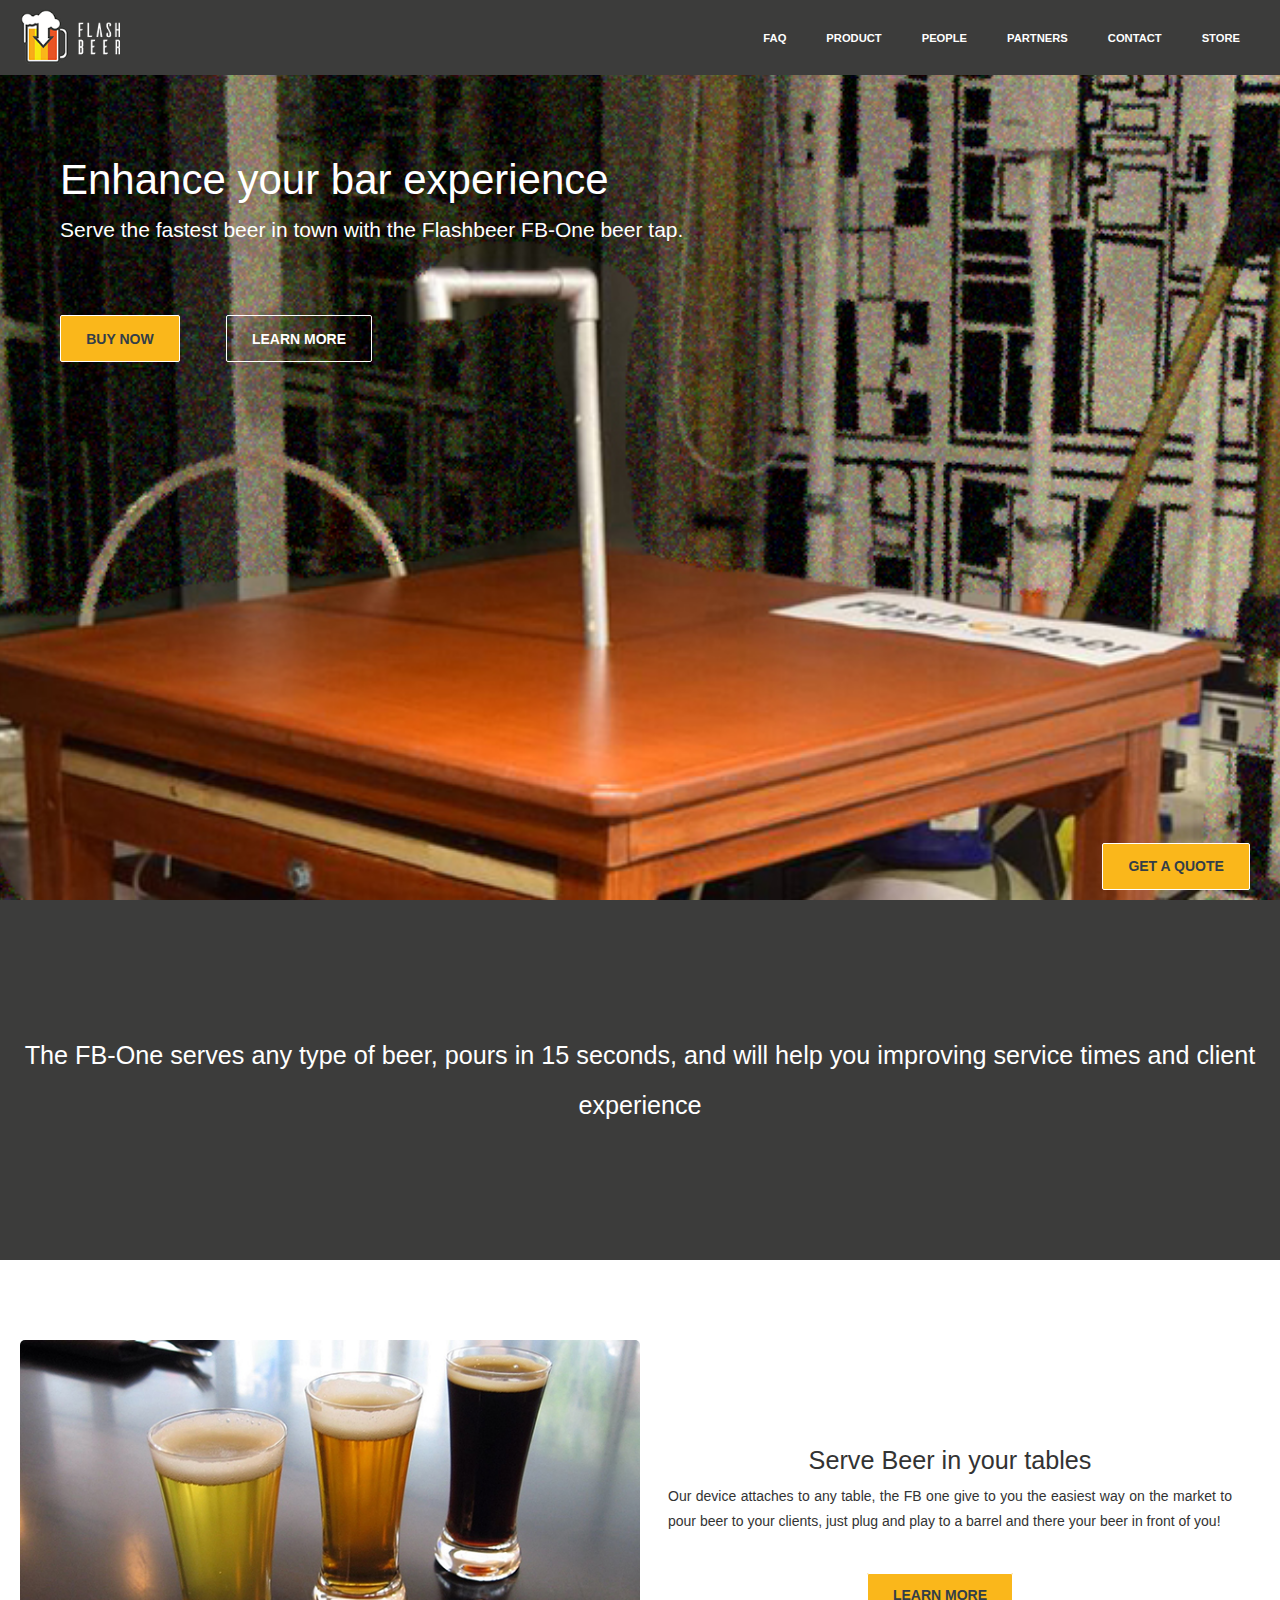
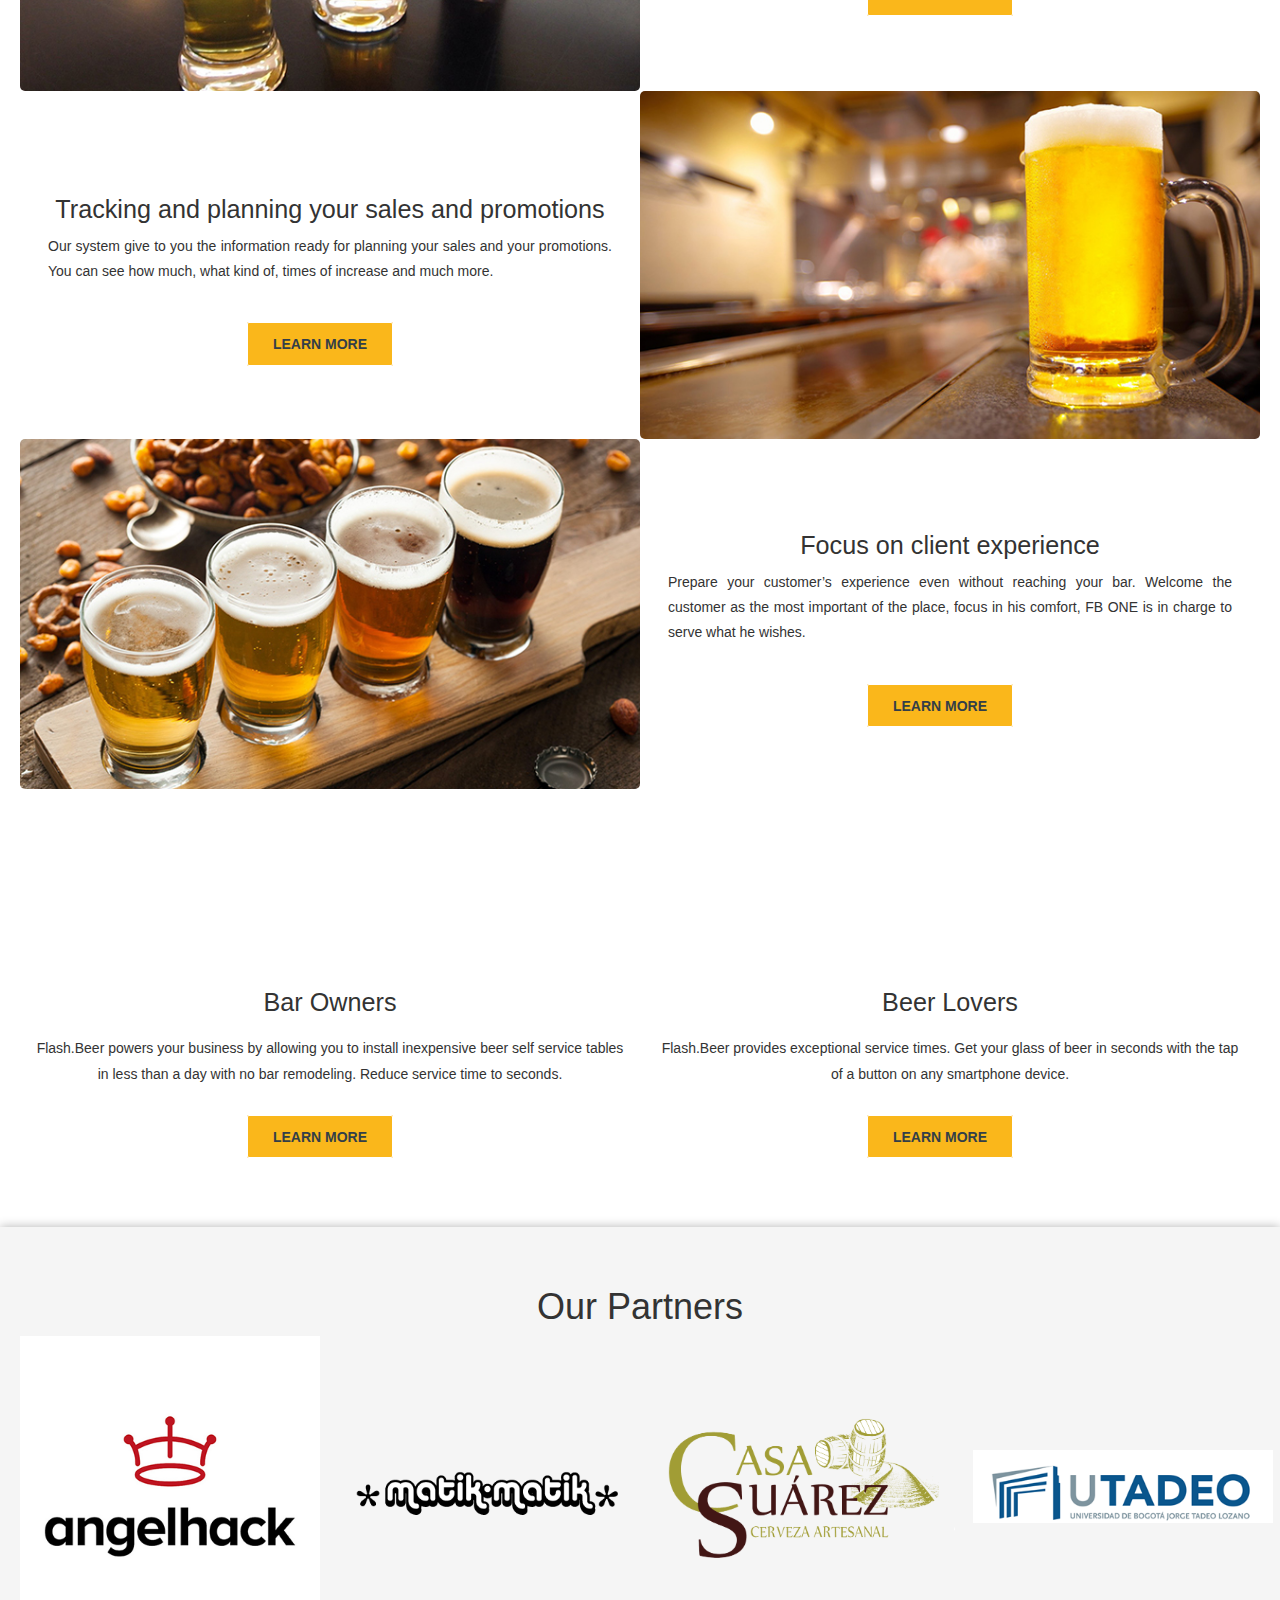
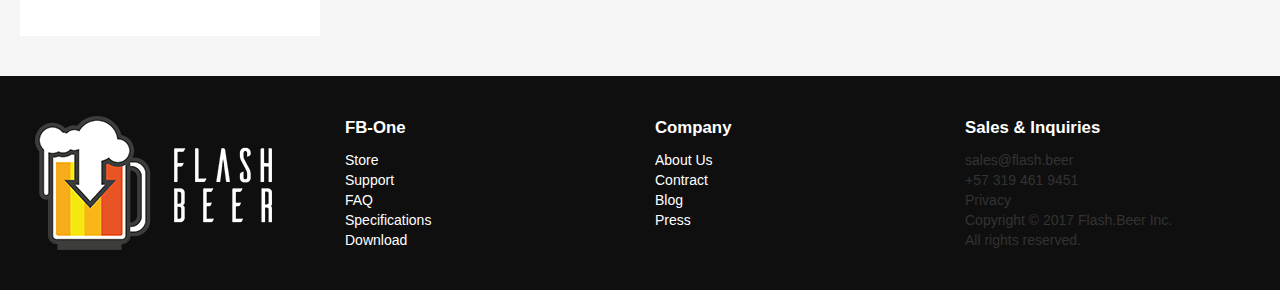
==== commit 9632da0e: "Working on Landing Page" ====
--- a/index.html
+++ b/index.html
@@ -1,4 +1,4 @@
-<!doctype html><html class="no-js"><head><meta charset="utf-8"><meta name="description" content=""><meta name="viewport" content="width=device-width,initial-scale=1"><title>Flash.Beer</title><link rel="apple-touch-icon" href="apple-touch-icon.png"><link rel="stylesheet" href="styles/main.css"><script src="/bower_components/modernizr/modernizr.js"></script></head><body><div class="wrapper"><header><nav><a href="#" class="logo"><figure><img src="images/logo75.png"></figure></a><svg class="SVGInline-svg" xmlns="http://www.w3.org/2000/svg" height="20" viewBox="0 0 25.000002 20.000011" width="25"><path d="M0 2C0 .895.89 0 2.004 0h20.992C24.103 0 25 .888 25 2c0 1.105-.89 2-2.004 2H2.004A1.997 1.997 0 0 1 0 2zm0 8c0-1.105.89-2 2.004-2h20.992C24.103 8 25 8.888 25 10c0 1.105-.89 2-2.004 2H2.004A1.997 1.997 0 0 1 0 10zm0 8c0-1.105.89-2 2.004-2h20.992c1.107 0 2.004.888 2.004 2 0 1.105-.89 2-2.004 2H2.004A1.997 1.997 0 0 1 0 18z" fill="#fff" fill-rule="evenodd"></path></svg><ul><li><a href="#">faq</a></li><li><a href="#cards">product</a></li><li><a href="#business">people</a></li><li><a href="#partners">partners</a></li><li><a href="#footer">contact</a></li><li><a href="#">store</a></li></ul></nav></header><section class="hero"><div class="content"><h1>Enhance your bar experience</h1><p>Serve the fastest beer in town with the Flashbeer FB-One beer tap.</p><div class="buttons"><a href="#" class="button light">Buy Now</a> <a href="#" class="button">Learn More</a></div></div></section><section class="description"><h2>The FB-One serves any type of beer, pours in 15 seconds, and will help you improving service times and client experience</h2></section><section id="cards" class="cards"><article class="card"><div class="col-xs-12 col-md-6 video-container"><div class="video"><img src="images/card1.jpg"></div></div><div class="col-xs-12 col-md-6 copy"><h1>Serve Beer in your tables</h1><p>Our device attaches to any table, the FB one give to you the easiest way on the market to pour beer to your clients, just plug and play to a barrel and there your beer in front of you!</p><a href="#" class="button light">LEARN MORE</a></div></article><article class="card"><div class="col-xs-12 col-md-6 copy"><h1>Tracking and planning your sales and promotions</h1><p>Our system give to you the information ready for planning your sales and your promotions. You can see how much, what kind of, times of increase and much more.</p><a href="#" class="button light">LEARN MORE</a></div><div class="col-xs-12 col-md-6 video-container"><div class="video"><img src="images/card2.jpg"></div></div></article><article class="card"><div class="col-xs-12 col-md-6 video-container"><div class="video"><img src="images/card3.jpg"></div></div><div class="col-xs-12 col-md-6 copy"><h1>Focus on client experience</h1><p>Prepare your customer’s experience even without reaching your bar. Welcome the customer as the most important of the place, focus in his comfort, FB ONE is in charge to serve what he wishes.</p><a href="#" class="button light">LEARN MORE</a></div></article></section><section class="cards mobile"><article class="card"><div class="col-xs-12 col-md-6 video-container"><div class="video"><img src="images/card1.jpg"></div></div><div class="col-xs-12 col-md-6 copy"><h1>Serve Beer in your tables</h1><p>Lorem ipsum dolor sit amet, consectetur adipiscing elit, sed do eiusmod tempor incididunt ut labore et dolore magna aliqua. Ut enim ad minim veniam, quis nostrud exercitation ullamco laboris nisi ut aliquip ex ea commodo consequat.</p><a href="#" class="button light">LEARN MORE</a></div></article><article class="card right"><div class="col-xs-12 col-md-6 video-container"><div class="video"><img src="images/card2.jpg"></div></div><div class="col-xs-12 col-md-6 copy"><h1>Serve Beer in your tables</h1><p>Lorem ipsum dolor sit amet, consectetur adipiscing elit, sed do eiusmod tempor incididunt ut labore et dolore magna aliqua. Ut enim ad minim veniam, quis nostrud exercitation ullamco laboris nisi ut aliquip ex ea commodo consequat.</p><a href="#" class="button light">LEARN MORE</a></div></article><article class="card"><div class="col-xs-12 col-md-6 video-container"><div class="video"><img src="images/card3.jpg"></div></div><div class="col-xs-12 col-md-6 copy"><h1>Serve Beer in your tables</h1><p>Lorem ipsum dolor sit amet, consectetur adipiscing elit, sed do eiusmod tempor incididunt ut labore et dolore magna aliqua. Ut enim ad minim veniam, quis nostrud exercitation ullamco laboris nisi ut aliquip ex ea commodo consequat.</p><a href="#" class="button light">LEARN MORE</a></div></article></section><section id="business" class="business"><div id="bars" class="col-md-6"><img src=""><h2>Bar Owners</h2><p>Lorem ipsum dolor sit amet, consectetur adipiscing elit, sed do eiusmod tempor incididunt ut labore et dolore magna aliqua.</p><a href="#" class="button light">Learn More</a></div><div id="people" class="col-md-6"><img src=""><h2>Beer Lovers</h2><p>Lorem ipsum dolor sit amet, consectetur adipiscing elit, sed do eiusmod tempor incididunt ut labore et dolore magna aliqua.</p><a href="#" class="button light">Learn More</a></div></section><section id="partners" class="partners"><div class="row"><h1>Our Partners</h1></div><div class="row"><div class="col-md-3"><img src="images/AngelHack.png"></div><div class="col-md-3"><img src="images/Matik.png"></div><div class="col-md-3"><img src="images/CasaSuarez.png"></div><div class="col-md-3"><img src="images/utadeo.png"></div></div></section><footer id="footer"><div class="col-xs-12 col-md-4 logo"><a href="#" class="logo"><img src="images/logo134.png"></a></div><div class="col-xs-12 col-md-4 product"><b>FB-One</b><ul><li><a href="#">Store</a></li><li><a href="#">Support</a></li><li><a href="#">FAQ</a></li><li><a href="#">Specifications</a></li><li><a href="#">Download</a></li></ul></div><div class="col-xs-12 col-md-4 company"><b>Company</b><ul><li><a href="#">About Us</a></li><li><a href="#">Contract</a></li><li><a href="#">Blog</a></li><li><a href="#">Press</a></li></ul></div><div class="col-xs-12 col-md-4 sales"><b>Sales & Inquiries</b><ul><li>sales@flash.beer</li><li>+57 319 461 9451</li><li>Privacy</li><li>Copyright © 2017 Flash.Beer Inc.</li><li>All rights reserved.</li><li><a href="#"></a> <a href="#"></a> <a href="#"></a> <a href="#"></a></li></ul></div></footer><div class="button quote light">Get a Quote</div><section class="modal"><div class="form-container"><form method="post"><div class="header"><a href="#"><img src="images/close.png"></a></div><div class="items-container"><div class="row"><div class="item-container"><div class="col-md-6 label-container"><div class="item-container"><label for="name">Full Name</label></div><div class="item-container"><label for="email">Email</label></div><div class="item-container"><label for="phone">Phone</label></div><div class="item-container"><label for="devices">Number of devices</label></div></div><div class="col-md-6 input-container"><div class="item-container"><input type="text" name="name" required="true"></div><div class="item-container"><input type="text" name="email" required="true"></div><div class="item-container"><input type="text" name="phone" required="true"></div><div class="item-container"><input type="text" name="devices" required="true"></div></div></div></div><div class="row"><div class="textarea-container"><label for="extra">Would you like to add anything else to your order?</label><textarea name="extra">
+<!doctype html><html class="no-js"><head><meta charset="utf-8"><meta name="description" content=""><meta name="viewport" content="width=device-width,initial-scale=1"><link rel="shortcut icon" href="/images/favicon.ico" type="image/x-icon"><title>Flash.Beer</title><link rel="stylesheet" href="styles/main.css"><script src="/bower_components/modernizr/modernizr.js"></script></head><body><div class="wrapper"><header><nav><a href="#" class="logo"><figure><img src="images/logo75.png"></figure></a><svg class="SVGInline-svg" xmlns="http://www.w3.org/2000/svg" height="20" viewBox="0 0 25.000002 20.000011" width="25"><path d="M0 2C0 .895.89 0 2.004 0h20.992C24.103 0 25 .888 25 2c0 1.105-.89 2-2.004 2H2.004A1.997 1.997 0 0 1 0 2zm0 8c0-1.105.89-2 2.004-2h20.992C24.103 8 25 8.888 25 10c0 1.105-.89 2-2.004 2H2.004A1.997 1.997 0 0 1 0 10zm0 8c0-1.105.89-2 2.004-2h20.992c1.107 0 2.004.888 2.004 2 0 1.105-.89 2-2.004 2H2.004A1.997 1.997 0 0 1 0 18z" fill="#fff" fill-rule="evenodd"></path></svg><ul><li><a href="#">faq</a></li><li><a href="#cards">product</a></li><li><a href="#business">people</a></li><li><a href="#partners">partners</a></li><li><a href="#footer">contact</a></li><li><a href="#">store</a></li></ul></nav></header><section class="hero"><div class="content"><h1>Enhance your bar experience</h1><p>Serve the fastest beer in town with the Flashbeer FB-One beer tap.</p><div class="buttons"><a href="#" class="button light">Buy Now</a> <a href="#" class="button">Learn More</a></div></div></section><section class="description"><h2>The FB-One serves any type of beer, pours in 15 seconds, and will help you improving service times and client experience</h2></section><section id="cards" class="cards"><article class="card"><div class="col-xs-12 col-md-6 video-container"><div class="video"><img src="images/card1.jpg"></div></div><div class="col-xs-12 col-md-6 copy"><h1>Serve Beer in your tables</h1><p>Our device attaches to any table, the FB one give to you the easiest way on the market to pour beer to your clients, just plug and play to a barrel and there your beer in front of you!</p><a href="#" class="button light">LEARN MORE</a></div></article><article class="card"><div class="col-xs-12 col-md-6 copy"><h1>Tracking and planning your sales and promotions</h1><p>Our system give to you the information ready for planning your sales and your promotions. You can see how much, what kind of, times of increase and much more.</p><a href="#" class="button light">LEARN MORE</a></div><div class="col-xs-12 col-md-6 video-container"><div class="video"><img src="images/card2.jpg"></div></div></article><article class="card"><div class="col-xs-12 col-md-6 video-container"><div class="video"><img src="images/card3.jpg"></div></div><div class="col-xs-12 col-md-6 copy"><h1>Focus on client experience</h1><p>Prepare your customer’s experience even without reaching your bar. Welcome the customer as the most important of the place, focus in his comfort, FB ONE is in charge to serve what he wishes.</p><a href="#" class="button light">LEARN MORE</a></div></article></section><section class="cards mobile"><article class="card"><div class="col-xs-12 col-md-6 video-container"><div class="video"><img src="images/card1.jpg"></div></div><div class="col-xs-12 col-md-6 copy"><h1>Serve Beer in your tables</h1><p>Lorem ipsum dolor sit amet, consectetur adipiscing elit, sed do eiusmod tempor incididunt ut labore et dolore magna aliqua. Ut enim ad minim veniam, quis nostrud exercitation ullamco laboris nisi ut aliquip ex ea commodo consequat.</p><a href="#" class="button light">LEARN MORE</a></div></article><article class="card right"><div class="col-xs-12 col-md-6 video-container"><div class="video"><img src="images/card2.jpg"></div></div><div class="col-xs-12 col-md-6 copy"><h1>Serve Beer in your tables</h1><p>Lorem ipsum dolor sit amet, consectetur adipiscing elit, sed do eiusmod tempor incididunt ut labore et dolore magna aliqua. Ut enim ad minim veniam, quis nostrud exercitation ullamco laboris nisi ut aliquip ex ea commodo consequat.</p><a href="#" class="button light">LEARN MORE</a></div></article><article class="card"><div class="col-xs-12 col-md-6 video-container"><div class="video"><img src="images/card3.jpg"></div></div><div class="col-xs-12 col-md-6 copy"><h1>Serve Beer in your tables</h1><p>Lorem ipsum dolor sit amet, consectetur adipiscing elit, sed do eiusmod tempor incididunt ut labore et dolore magna aliqua. Ut enim ad minim veniam, quis nostrud exercitation ullamco laboris nisi ut aliquip ex ea commodo consequat.</p><a href="#" class="button light">LEARN MORE</a></div></article></section><section id="business" class="business"><div id="bars" class="col-md-6"><img src=""><h2>Bar Owners</h2><p>Flash.Beer powers your business by allowing you to install inexpensive beer self service tables in less than a day with no bar remodeling. Reduce service time to seconds.</p><a href="#" class="button light">Learn More</a></div><div id="people" class="col-md-6"><img src=""><h2>Beer Lovers</h2><p>Flash.Beer provides exceptional service times. Get your glass of beer in seconds with the tap of a button on any smartphone device.</p><a href="#" class="button light">Learn More</a></div></section><section id="partners" class="partners"><div class="row"><h1>Our Partners</h1></div><div class="row"><div class="col-md-3"><img src="images/AngelHack.png"></div><div class="col-md-3"><img src="images/Matik.png"></div><div class="col-md-3"><img src="images/CasaSuarez.png"></div><div class="col-md-3"><img src="images/utadeo.png"></div></div></section><footer id="footer"><div class="col-xs-12 col-md-4 logo"><a href="#" class="logo"><img src="images/logo134.png"></a></div><div class="col-xs-12 col-md-4 product"><b>FB-One</b><ul><li><a href="#">Store</a></li><li><a href="#">Support</a></li><li><a href="#">FAQ</a></li><li><a href="#">Specifications</a></li><li><a href="#">Download</a></li></ul></div><div class="col-xs-12 col-md-4 company"><b>Company</b><ul><li><a href="#">About Us</a></li><li><a href="#">Contract</a></li><li><a href="#">Blog</a></li><li><a href="#">Press</a></li></ul></div><div class="col-xs-12 col-md-4 sales"><b>Sales & Inquiries</b><ul><li>sales@flash.beer</li><li>+57 319 461 9451</li><li>Privacy</li><li>Copyright © 2017 Flash.Beer Inc.</li><li>All rights reserved.</li><li><a href="#"></a> <a href="#"></a> <a href="#"></a> <a href="#"></a></li></ul></div></footer><div class="button quote light">Get a Quote</div><section class="modal"><div class="form-container"><form method="post"><div class="header"><a href="#"><img src="images/close.png"></a></div><div class="items-container"><div class="row"><div class="item-container"><div class="col-md-6 label-container"><div class="item-container"><label for="name">Full Name</label></div><div class="item-container"><label for="email">Email</label></div><div class="item-container"><label for="phone">Phone</label></div><div class="item-container"><label for="devices">Number of devices</label></div></div><div class="col-md-6 input-container"><div class="item-container"><input type="text" name="name" required="true"></div><div class="item-container"><input type="text" name="email" required="true"></div><div class="item-container"><input type="text" name="phone" required="true"></div><div class="item-container"><input type="text" name="devices" required="true"></div></div></div></div><div class="row"><div class="textarea-container"><label for="extra">Would you like to add anything else to your order?</label><textarea name="extra">
 
                   </textarea></div><div class="textarea-container"><label for="data">Any additional data you require on the quote?</label><textarea name="data">
 
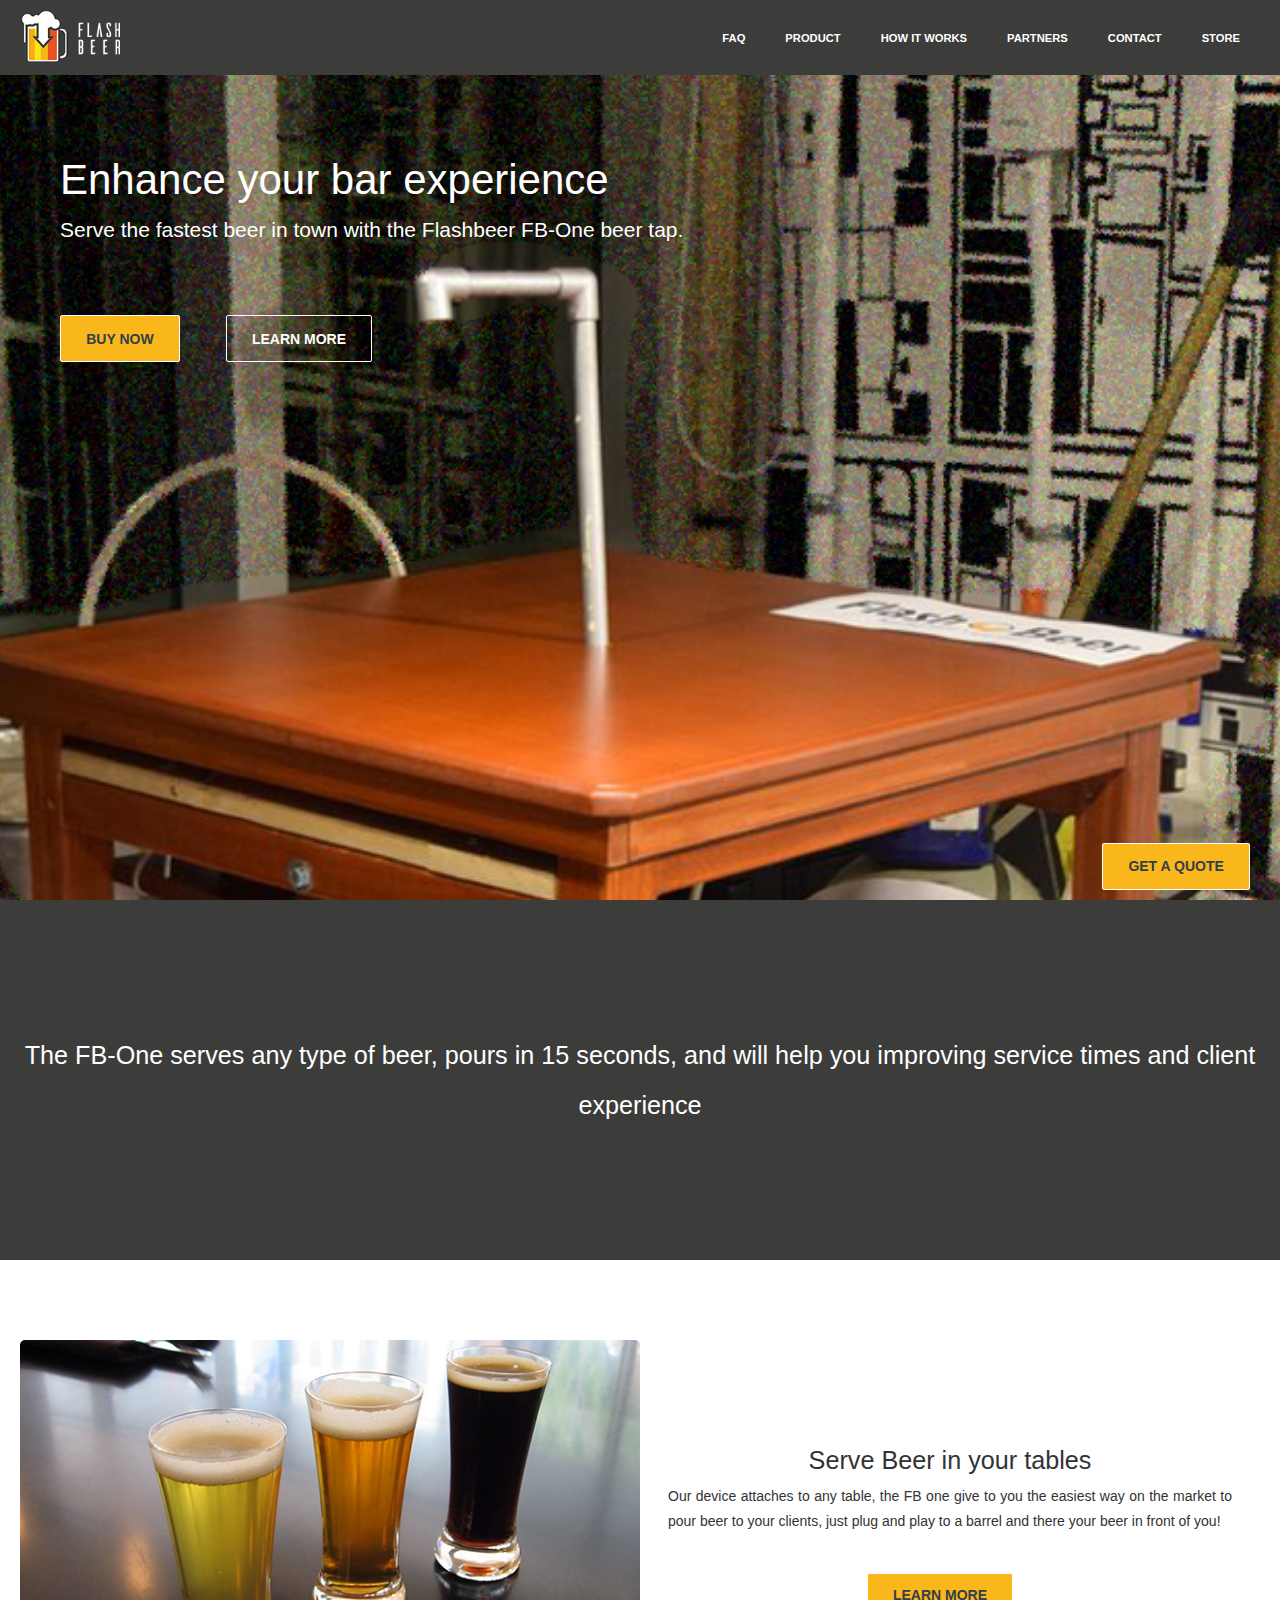
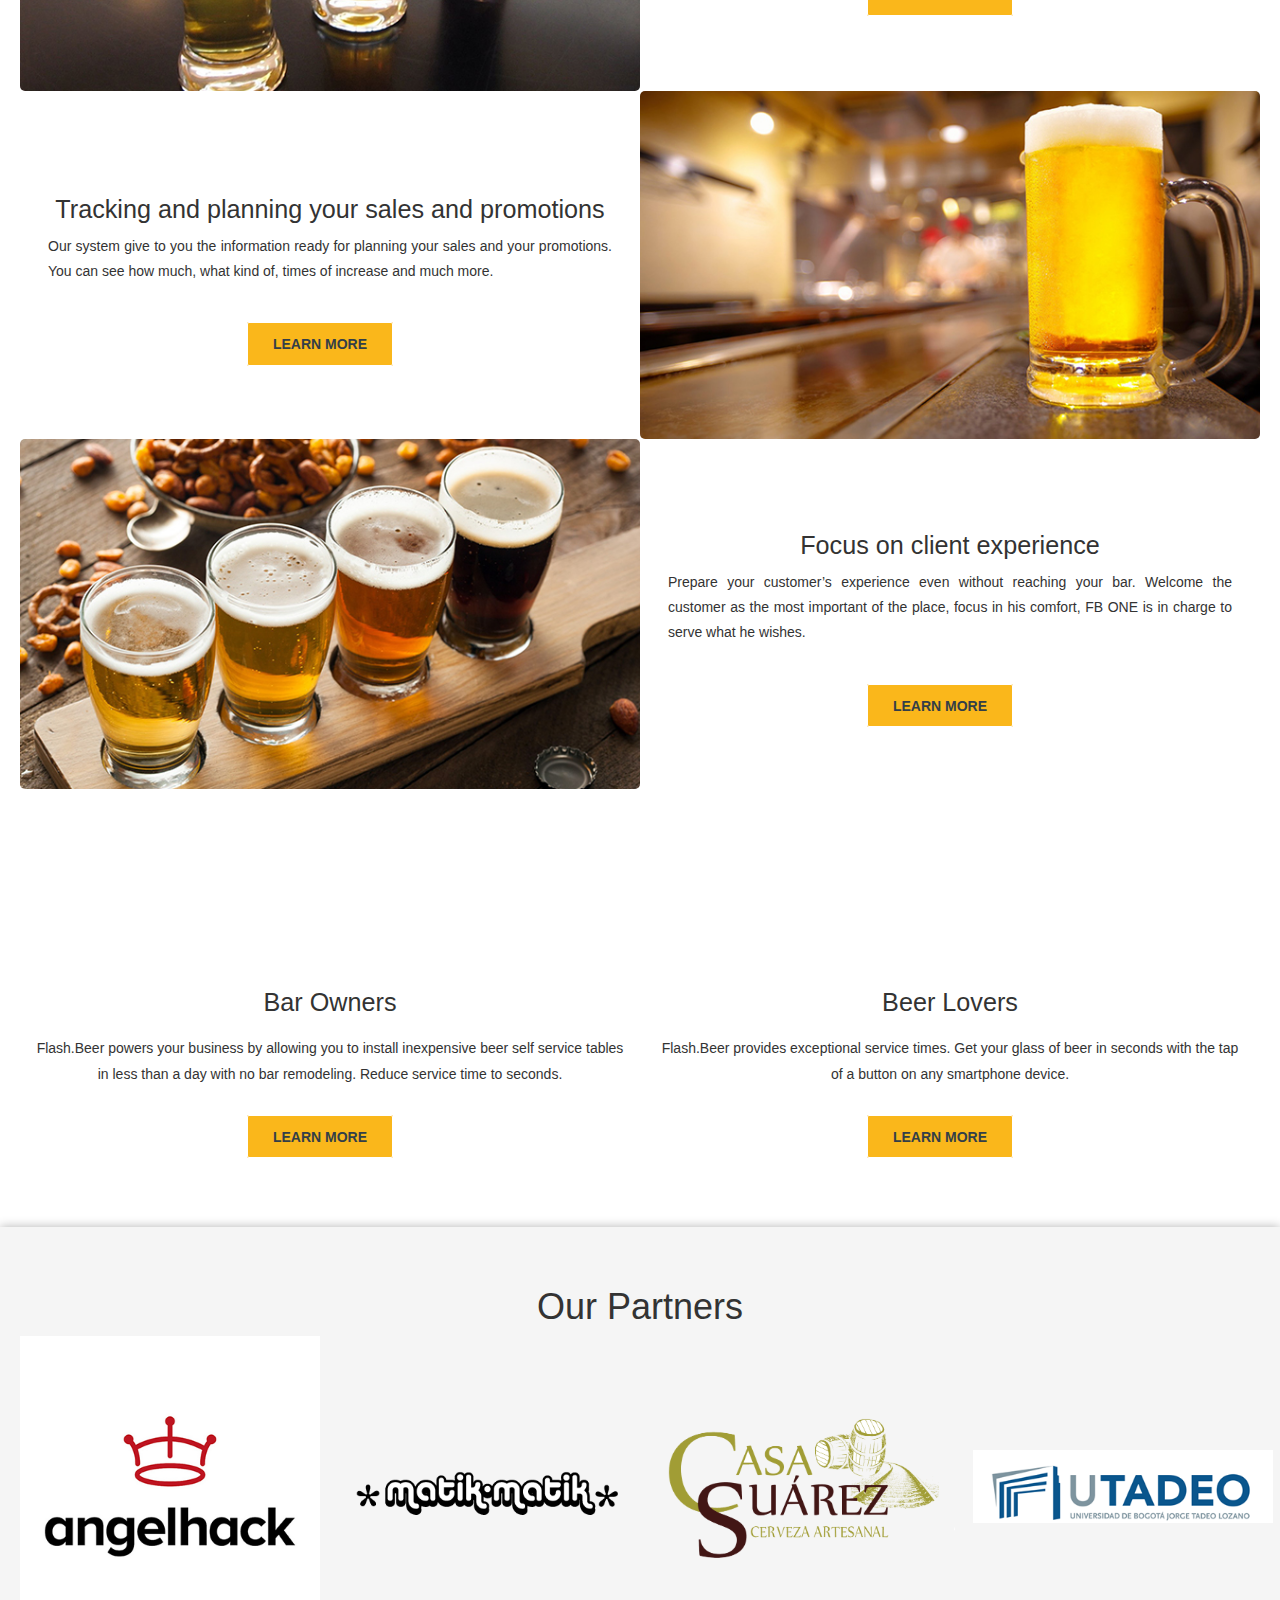
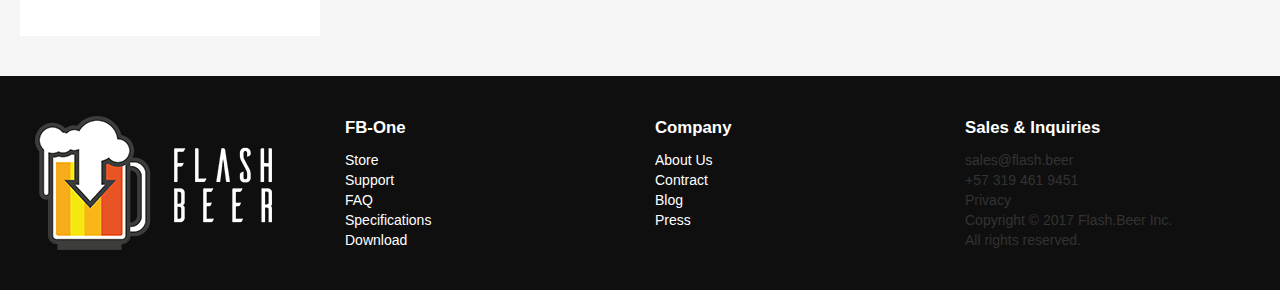
==== commit 5dff9e6d: "Working on Landing Page" ====
--- a/index.html
+++ b/index.html
@@ -1,4 +1,4 @@
-<!doctype html><html class="no-js"><head><meta charset="utf-8"><meta name="description" content=""><meta name="viewport" content="width=device-width,initial-scale=1"><link rel="shortcut icon" href="/images/favicon.ico" type="image/x-icon"><title>Flash.Beer</title><link rel="stylesheet" href="styles/main.css"><script src="/bower_components/modernizr/modernizr.js"></script></head><body><div class="wrapper"><header><nav><a href="#" class="logo"><figure><img src="images/logo75.png"></figure></a><svg class="SVGInline-svg" xmlns="http://www.w3.org/2000/svg" height="20" viewBox="0 0 25.000002 20.000011" width="25"><path d="M0 2C0 .895.89 0 2.004 0h20.992C24.103 0 25 .888 25 2c0 1.105-.89 2-2.004 2H2.004A1.997 1.997 0 0 1 0 2zm0 8c0-1.105.89-2 2.004-2h20.992C24.103 8 25 8.888 25 10c0 1.105-.89 2-2.004 2H2.004A1.997 1.997 0 0 1 0 10zm0 8c0-1.105.89-2 2.004-2h20.992c1.107 0 2.004.888 2.004 2 0 1.105-.89 2-2.004 2H2.004A1.997 1.997 0 0 1 0 18z" fill="#fff" fill-rule="evenodd"></path></svg><ul><li><a href="#">faq</a></li><li><a href="#cards">product</a></li><li><a href="#business">people</a></li><li><a href="#partners">partners</a></li><li><a href="#footer">contact</a></li><li><a href="#">store</a></li></ul></nav></header><section class="hero"><div class="content"><h1>Enhance your bar experience</h1><p>Serve the fastest beer in town with the Flashbeer FB-One beer tap.</p><div class="buttons"><a href="#" class="button light">Buy Now</a> <a href="#" class="button">Learn More</a></div></div></section><section class="description"><h2>The FB-One serves any type of beer, pours in 15 seconds, and will help you improving service times and client experience</h2></section><section id="cards" class="cards"><article class="card"><div class="col-xs-12 col-md-6 video-container"><div class="video"><img src="images/card1.jpg"></div></div><div class="col-xs-12 col-md-6 copy"><h1>Serve Beer in your tables</h1><p>Our device attaches to any table, the FB one give to you the easiest way on the market to pour beer to your clients, just plug and play to a barrel and there your beer in front of you!</p><a href="#" class="button light">LEARN MORE</a></div></article><article class="card"><div class="col-xs-12 col-md-6 copy"><h1>Tracking and planning your sales and promotions</h1><p>Our system give to you the information ready for planning your sales and your promotions. You can see how much, what kind of, times of increase and much more.</p><a href="#" class="button light">LEARN MORE</a></div><div class="col-xs-12 col-md-6 video-container"><div class="video"><img src="images/card2.jpg"></div></div></article><article class="card"><div class="col-xs-12 col-md-6 video-container"><div class="video"><img src="images/card3.jpg"></div></div><div class="col-xs-12 col-md-6 copy"><h1>Focus on client experience</h1><p>Prepare your customer’s experience even without reaching your bar. Welcome the customer as the most important of the place, focus in his comfort, FB ONE is in charge to serve what he wishes.</p><a href="#" class="button light">LEARN MORE</a></div></article></section><section class="cards mobile"><article class="card"><div class="col-xs-12 col-md-6 video-container"><div class="video"><img src="images/card1.jpg"></div></div><div class="col-xs-12 col-md-6 copy"><h1>Serve Beer in your tables</h1><p>Lorem ipsum dolor sit amet, consectetur adipiscing elit, sed do eiusmod tempor incididunt ut labore et dolore magna aliqua. Ut enim ad minim veniam, quis nostrud exercitation ullamco laboris nisi ut aliquip ex ea commodo consequat.</p><a href="#" class="button light">LEARN MORE</a></div></article><article class="card right"><div class="col-xs-12 col-md-6 video-container"><div class="video"><img src="images/card2.jpg"></div></div><div class="col-xs-12 col-md-6 copy"><h1>Serve Beer in your tables</h1><p>Lorem ipsum dolor sit amet, consectetur adipiscing elit, sed do eiusmod tempor incididunt ut labore et dolore magna aliqua. Ut enim ad minim veniam, quis nostrud exercitation ullamco laboris nisi ut aliquip ex ea commodo consequat.</p><a href="#" class="button light">LEARN MORE</a></div></article><article class="card"><div class="col-xs-12 col-md-6 video-container"><div class="video"><img src="images/card3.jpg"></div></div><div class="col-xs-12 col-md-6 copy"><h1>Serve Beer in your tables</h1><p>Lorem ipsum dolor sit amet, consectetur adipiscing elit, sed do eiusmod tempor incididunt ut labore et dolore magna aliqua. Ut enim ad minim veniam, quis nostrud exercitation ullamco laboris nisi ut aliquip ex ea commodo consequat.</p><a href="#" class="button light">LEARN MORE</a></div></article></section><section id="business" class="business"><div id="bars" class="col-md-6"><img src=""><h2>Bar Owners</h2><p>Flash.Beer powers your business by allowing you to install inexpensive beer self service tables in less than a day with no bar remodeling. Reduce service time to seconds.</p><a href="#" class="button light">Learn More</a></div><div id="people" class="col-md-6"><img src=""><h2>Beer Lovers</h2><p>Flash.Beer provides exceptional service times. Get your glass of beer in seconds with the tap of a button on any smartphone device.</p><a href="#" class="button light">Learn More</a></div></section><section id="partners" class="partners"><div class="row"><h1>Our Partners</h1></div><div class="row"><div class="col-md-3"><img src="images/AngelHack.png"></div><div class="col-md-3"><img src="images/Matik.png"></div><div class="col-md-3"><img src="images/CasaSuarez.png"></div><div class="col-md-3"><img src="images/utadeo.png"></div></div></section><footer id="footer"><div class="col-xs-12 col-md-4 logo"><a href="#" class="logo"><img src="images/logo134.png"></a></div><div class="col-xs-12 col-md-4 product"><b>FB-One</b><ul><li><a href="#">Store</a></li><li><a href="#">Support</a></li><li><a href="#">FAQ</a></li><li><a href="#">Specifications</a></li><li><a href="#">Download</a></li></ul></div><div class="col-xs-12 col-md-4 company"><b>Company</b><ul><li><a href="#">About Us</a></li><li><a href="#">Contract</a></li><li><a href="#">Blog</a></li><li><a href="#">Press</a></li></ul></div><div class="col-xs-12 col-md-4 sales"><b>Sales & Inquiries</b><ul><li>sales@flash.beer</li><li>+57 319 461 9451</li><li>Privacy</li><li>Copyright © 2017 Flash.Beer Inc.</li><li>All rights reserved.</li><li><a href="#"></a> <a href="#"></a> <a href="#"></a> <a href="#"></a></li></ul></div></footer><div class="button quote light">Get a Quote</div><section class="modal"><div class="form-container"><form method="post"><div class="header"><a href="#"><img src="images/close.png"></a></div><div class="items-container"><div class="row"><div class="item-container"><div class="col-md-6 label-container"><div class="item-container"><label for="name">Full Name</label></div><div class="item-container"><label for="email">Email</label></div><div class="item-container"><label for="phone">Phone</label></div><div class="item-container"><label for="devices">Number of devices</label></div></div><div class="col-md-6 input-container"><div class="item-container"><input type="text" name="name" required="true"></div><div class="item-container"><input type="text" name="email" required="true"></div><div class="item-container"><input type="text" name="phone" required="true"></div><div class="item-container"><input type="text" name="devices" required="true"></div></div></div></div><div class="row"><div class="textarea-container"><label for="extra">Would you like to add anything else to your order?</label><textarea name="extra">
+<!doctype html><html class="no-js"><head><meta charset="utf-8"><meta name="description" content=""><meta name="viewport" content="width=device-width,initial-scale=1"><link rel="shortcut icon" href="/images/favicon.ico" type="image/x-icon"><title>Flash.Beer</title><link rel="stylesheet" href="styles/main.css"><script src="/bower_components/modernizr/modernizr.js"></script></head><body><div class="wrapper"><header><nav><a href="#" class="logo"><figure><img src="images/logo75.png"></figure></a><svg class="SVGInline-svg" xmlns="http://www.w3.org/2000/svg" height="20" viewBox="0 0 25.000002 20.000011" width="25"><path d="M0 2C0 .895.89 0 2.004 0h20.992C24.103 0 25 .888 25 2c0 1.105-.89 2-2.004 2H2.004A1.997 1.997 0 0 1 0 2zm0 8c0-1.105.89-2 2.004-2h20.992C24.103 8 25 8.888 25 10c0 1.105-.89 2-2.004 2H2.004A1.997 1.997 0 0 1 0 10zm0 8c0-1.105.89-2 2.004-2h20.992c1.107 0 2.004.888 2.004 2 0 1.105-.89 2-2.004 2H2.004A1.997 1.997 0 0 1 0 18z" fill="#fff" fill-rule="evenodd"></path></svg><ul><li><a href="#">faq</a></li><li><a href="#cards">product</a></li><li><a href="#business">how it works</a></li><li><a href="#partners">partners</a></li><li><a href="#footer">contact</a></li><li><a href="#">store</a></li></ul></nav></header><section class="hero"><div class="content"><h1>Enhance your bar experience</h1><p>Serve the fastest beer in town with the Flashbeer FB-One beer tap.</p><div class="buttons"><a href="#" class="button light">Buy Now</a> <a href="#" class="button">Learn More</a></div></div></section><section class="description"><h2>The FB-One serves any type of beer, pours in 15 seconds, and will help you improving service times and client experience</h2></section><section id="cards" class="cards"><article class="card"><div class="col-xs-12 col-md-6 video-container"><div class="video"><img src="images/card1.jpg"></div></div><div class="col-xs-12 col-md-6 copy"><h1>Serve Beer in your tables</h1><p>Our device attaches to any table, the FB one give to you the easiest way on the market to pour beer to your clients, just plug and play to a barrel and there your beer in front of you!</p><a href="#" class="button light">LEARN MORE</a></div></article><article class="card"><div class="col-xs-12 col-md-6 copy"><h1>Tracking and planning your sales and promotions</h1><p>Our system give to you the information ready for planning your sales and your promotions. You can see how much, what kind of, times of increase and much more.</p><a href="#" class="button light">LEARN MORE</a></div><div class="col-xs-12 col-md-6 video-container"><div class="video"><img src="images/card2.jpg"></div></div></article><article class="card"><div class="col-xs-12 col-md-6 video-container"><div class="video"><img src="images/card3.jpg"></div></div><div class="col-xs-12 col-md-6 copy"><h1>Focus on client experience</h1><p>Prepare your customer’s experience even without reaching your bar. Welcome the customer as the most important of the place, focus in his comfort, FB ONE is in charge to serve what he wishes.</p><a href="#" class="button light">LEARN MORE</a></div></article></section><section class="cards mobile"><article class="card"><div class="col-xs-12 col-md-6 video-container"><div class="video"><img src="images/card1.jpg"></div></div><div class="col-xs-12 col-md-6 copy"><h1>Serve Beer in your tables</h1><p>Lorem ipsum dolor sit amet, consectetur adipiscing elit, sed do eiusmod tempor incididunt ut labore et dolore magna aliqua. Ut enim ad minim veniam, quis nostrud exercitation ullamco laboris nisi ut aliquip ex ea commodo consequat.</p><a href="#" class="button light">LEARN MORE</a></div></article><article class="card right"><div class="col-xs-12 col-md-6 video-container"><div class="video"><img src="images/card2.jpg"></div></div><div class="col-xs-12 col-md-6 copy"><h1>Serve Beer in your tables</h1><p>Lorem ipsum dolor sit amet, consectetur adipiscing elit, sed do eiusmod tempor incididunt ut labore et dolore magna aliqua. Ut enim ad minim veniam, quis nostrud exercitation ullamco laboris nisi ut aliquip ex ea commodo consequat.</p><a href="#" class="button light">LEARN MORE</a></div></article><article class="card"><div class="col-xs-12 col-md-6 video-container"><div class="video"><img src="images/card3.jpg"></div></div><div class="col-xs-12 col-md-6 copy"><h1>Serve Beer in your tables</h1><p>Lorem ipsum dolor sit amet, consectetur adipiscing elit, sed do eiusmod tempor incididunt ut labore et dolore magna aliqua. Ut enim ad minim veniam, quis nostrud exercitation ullamco laboris nisi ut aliquip ex ea commodo consequat.</p><a href="#" class="button light">LEARN MORE</a></div></article></section><section id="business" class="business"><div id="bars" class="col-md-6"><img src=""><h2>Bar Owners</h2><p>Flash.Beer powers your business by allowing you to install inexpensive beer self service tables in less than a day with no bar remodeling. Reduce service time to seconds.</p><a href="#" class="button light">Learn More</a></div><div id="people" class="col-md-6"><img src=""><h2>Beer Lovers</h2><p>Flash.Beer provides exceptional service times. Get your glass of beer in seconds with the tap of a button on any smartphone device.</p><a href="#" class="button light">Learn More</a></div></section><section id="partners" class="partners"><div class="row"><h1>Our Partners</h1></div><div class="row"><div class="col-md-3"><img src="images/AngelHack.png"></div><div class="col-md-3"><img src="images/Matik.png"></div><div class="col-md-3"><img src="images/CasaSuarez.png"></div><div class="col-md-3"><img src="images/utadeo.png"></div></div></section><footer id="footer"><div class="col-xs-12 col-md-4 logo"><a href="#" class="logo"><img src="images/logo134.png"></a></div><div class="col-xs-12 col-md-4 product"><b>FB-One</b><ul><li><a href="#">Store</a></li><li><a href="#">Support</a></li><li><a href="#">FAQ</a></li><li><a href="#">Specifications</a></li><li><a href="#">Download</a></li></ul></div><div class="col-xs-12 col-md-4 company"><b>Company</b><ul><li><a href="#">About Us</a></li><li><a href="#">Contract</a></li><li><a href="#">Blog</a></li><li><a href="#">Press</a></li></ul></div><div class="col-xs-12 col-md-4 sales"><b>Sales & Inquiries</b><ul><li>sales@flash.beer</li><li>+57 319 461 9451</li><li>Privacy</li><li>Copyright © 2017 Flash.Beer Inc.</li><li>All rights reserved.</li><li><a href="#"></a> <a href="#"></a> <a href="#"></a> <a href="#"></a></li></ul></div></footer><div class="button quote light">Get a Quote</div><section class="modal"><div class="form-container"><form method="post"><div class="header"><a href="#"><img src="images/close.png"></a></div><div class="items-container"><div class="row"><div class="item-container"><div class="col-md-6 label-container"><div class="item-container"><label for="name">Full Name</label></div><div class="item-container"><label for="email">Email</label></div><div class="item-container"><label for="phone">Phone</label></div><div class="item-container"><label for="devices">Number of devices</label></div></div><div class="col-md-6 input-container"><div class="item-container"><input type="text" name="name" required="true"></div><div class="item-container"><input type="text" name="email" required="true"></div><div class="item-container"><input type="text" name="phone" required="true"></div><div class="item-container"><input type="text" name="devices" required="true"></div></div></div></div><div class="row"><div class="textarea-container"><label for="extra">Would you like to add anything else to your order?</label><textarea name="extra">
 
                   </textarea></div><div class="textarea-container"><label for="data">Any additional data you require on the quote?</label><textarea name="data">
 
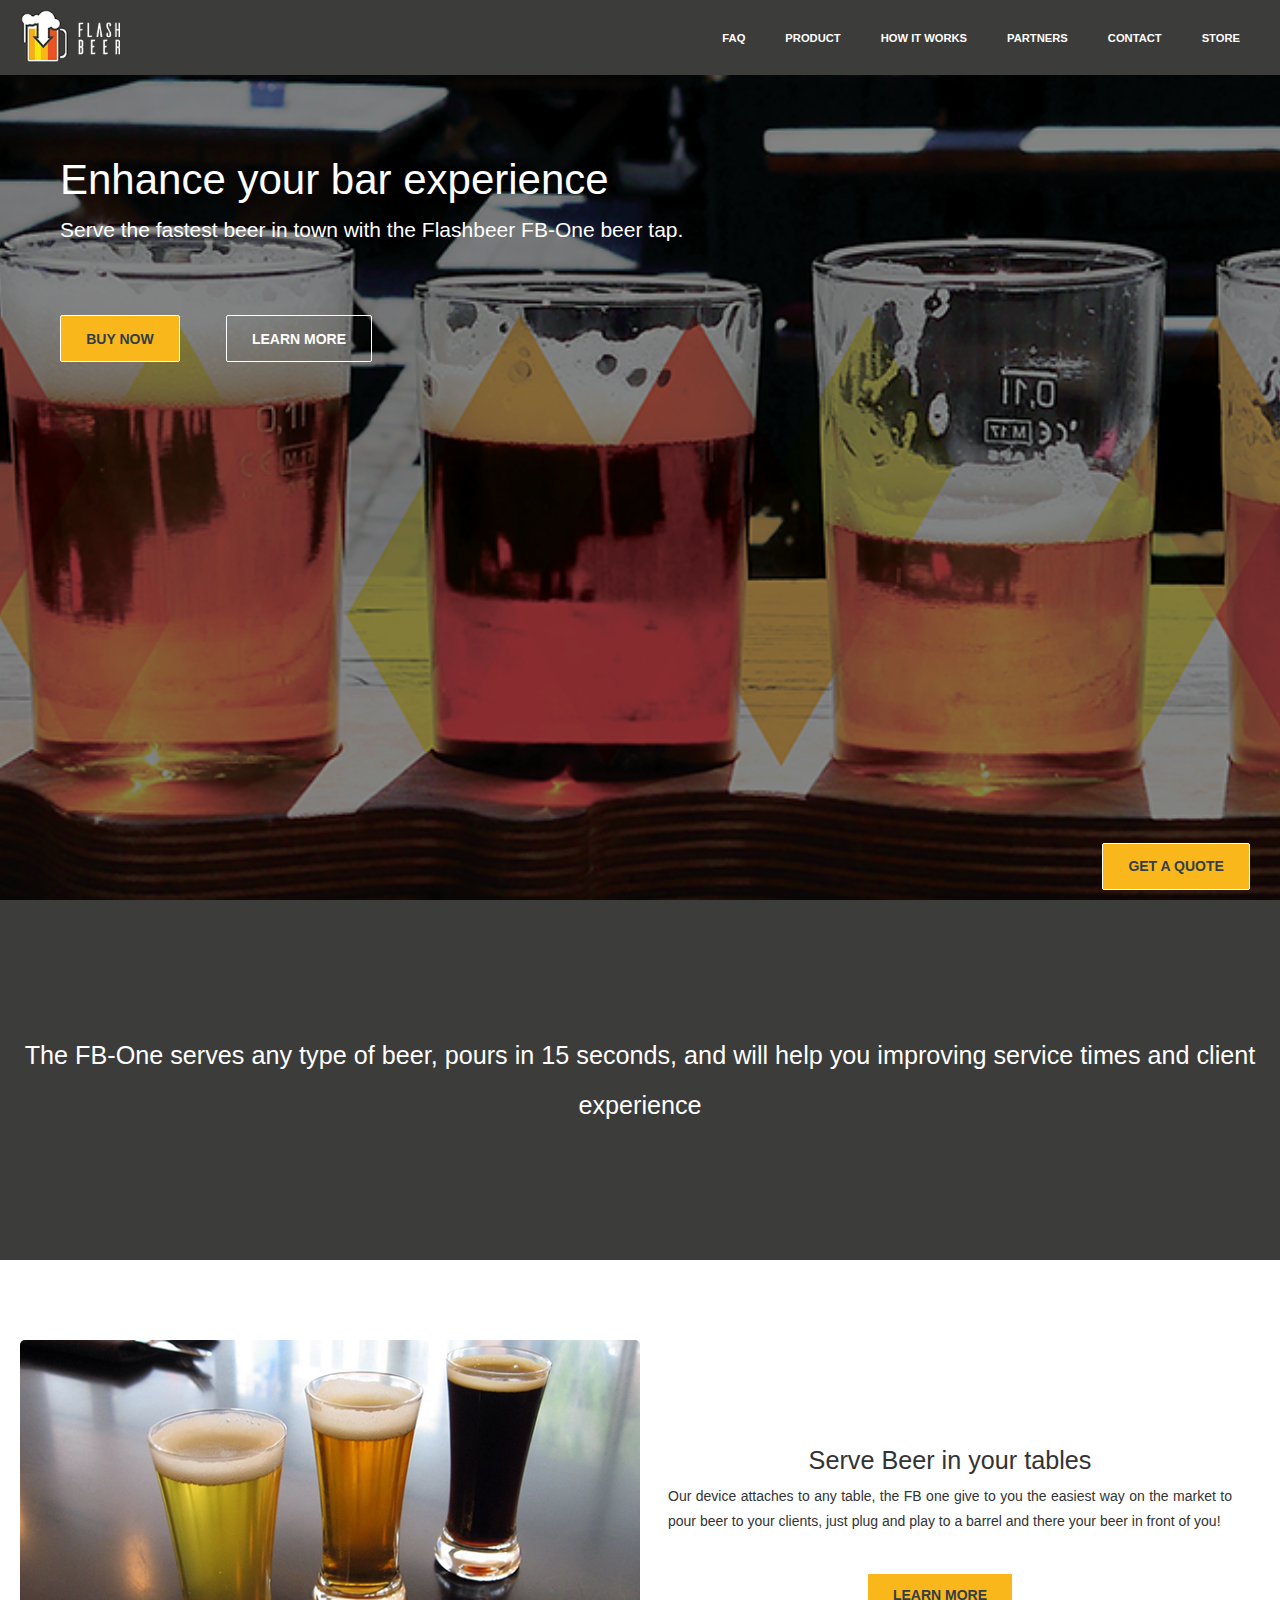
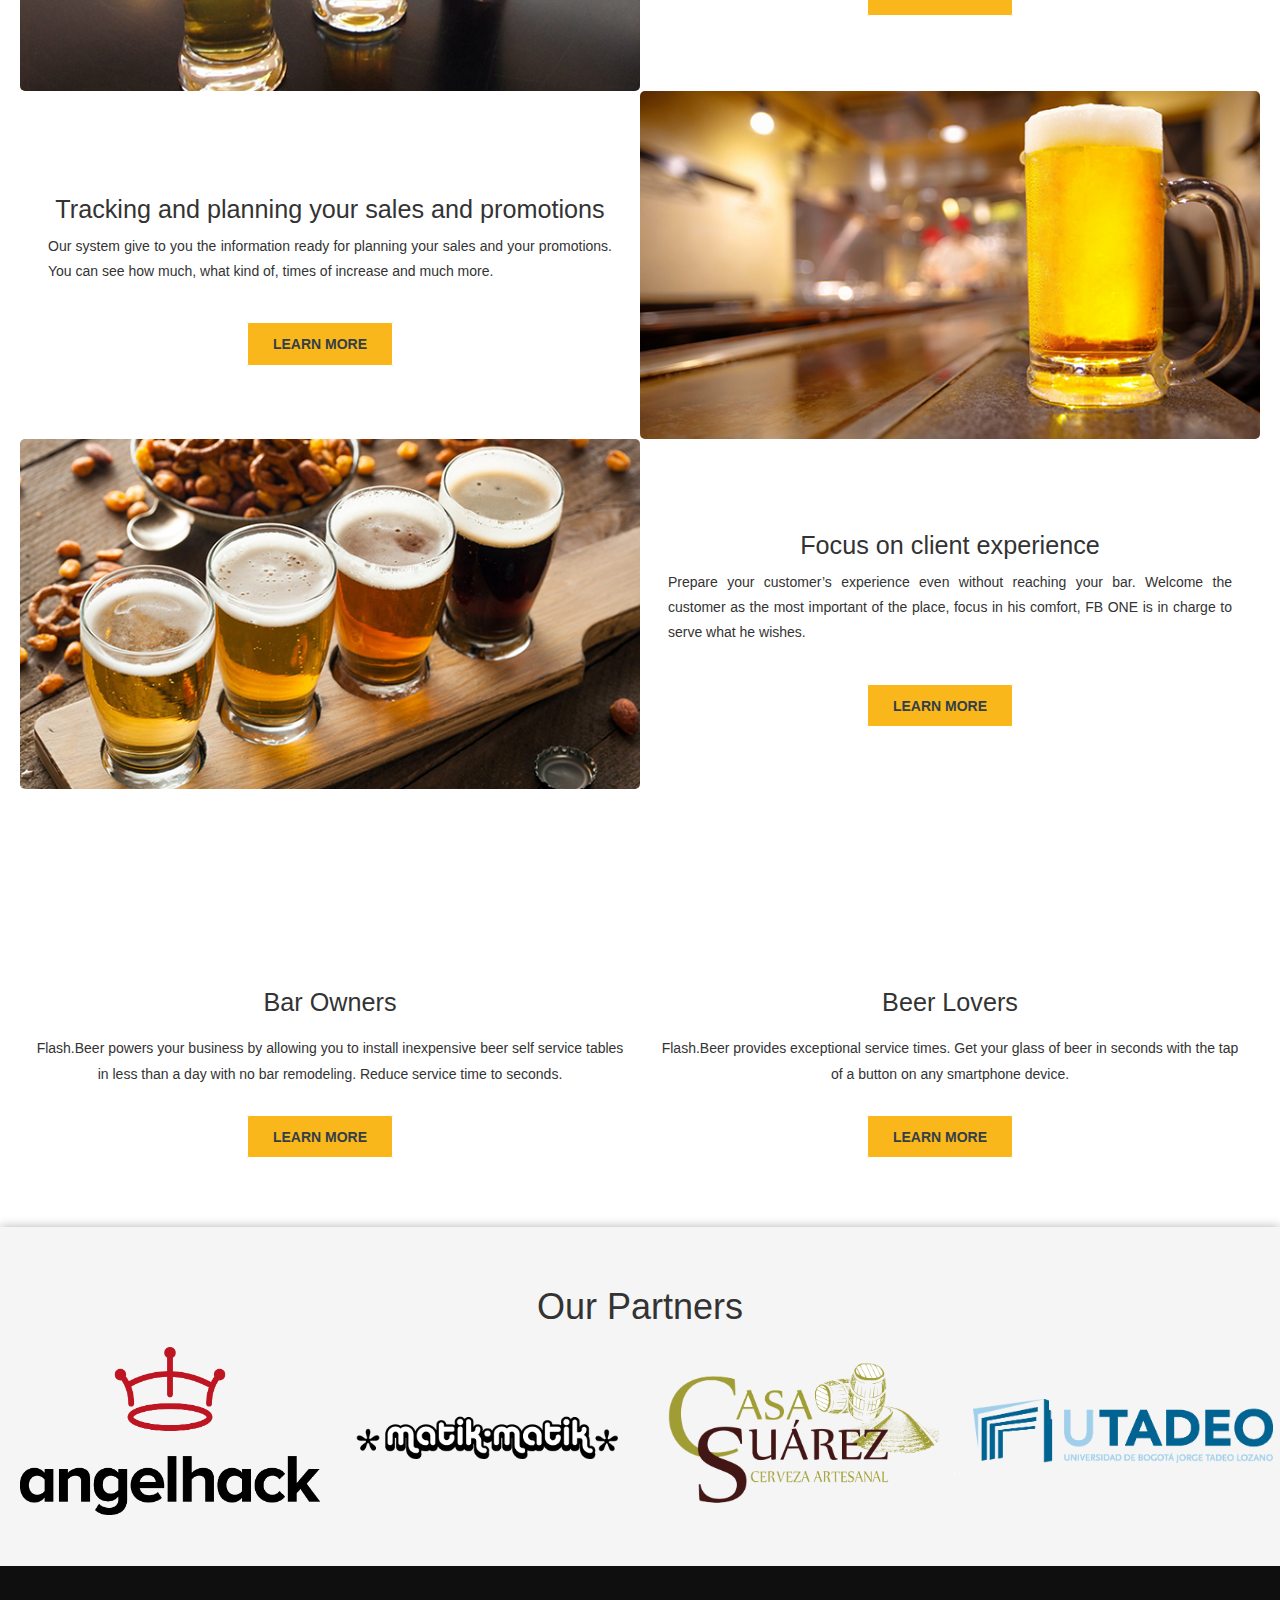
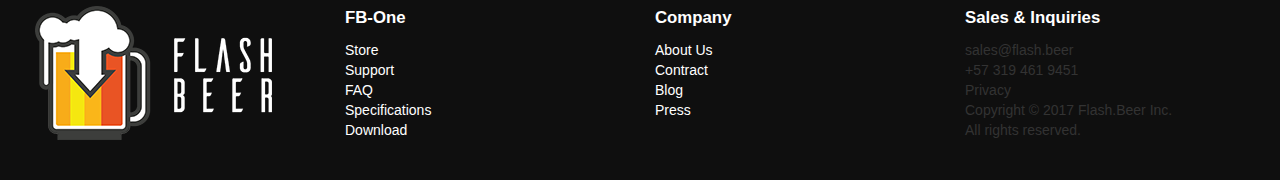
==== commit bbdbf59b: "Working on Landing Page" ====
--- a/index.html
+++ b/index.html
@@ -1,4 +1,4 @@
-<!doctype html><html class="no-js"><head><meta charset="utf-8"><meta name="description" content=""><meta name="viewport" content="width=device-width,initial-scale=1"><link rel="shortcut icon" href="/images/favicon.ico" type="image/x-icon"><title>Flash.Beer</title><link rel="stylesheet" href="styles/main.css"><script src="/bower_components/modernizr/modernizr.js"></script></head><body><div class="wrapper"><header><nav><a href="#" class="logo"><figure><img src="images/logo75.png"></figure></a><svg class="SVGInline-svg" xmlns="http://www.w3.org/2000/svg" height="20" viewBox="0 0 25.000002 20.000011" width="25"><path d="M0 2C0 .895.89 0 2.004 0h20.992C24.103 0 25 .888 25 2c0 1.105-.89 2-2.004 2H2.004A1.997 1.997 0 0 1 0 2zm0 8c0-1.105.89-2 2.004-2h20.992C24.103 8 25 8.888 25 10c0 1.105-.89 2-2.004 2H2.004A1.997 1.997 0 0 1 0 10zm0 8c0-1.105.89-2 2.004-2h20.992c1.107 0 2.004.888 2.004 2 0 1.105-.89 2-2.004 2H2.004A1.997 1.997 0 0 1 0 18z" fill="#fff" fill-rule="evenodd"></path></svg><ul><li><a href="#">faq</a></li><li><a href="#cards">product</a></li><li><a href="#business">how it works</a></li><li><a href="#partners">partners</a></li><li><a href="#footer">contact</a></li><li><a href="#">store</a></li></ul></nav></header><section class="hero"><div class="content"><h1>Enhance your bar experience</h1><p>Serve the fastest beer in town with the Flashbeer FB-One beer tap.</p><div class="buttons"><a href="#" class="button light">Buy Now</a> <a href="#" class="button">Learn More</a></div></div></section><section class="description"><h2>The FB-One serves any type of beer, pours in 15 seconds, and will help you improving service times and client experience</h2></section><section id="cards" class="cards"><article class="card"><div class="col-xs-12 col-md-6 video-container"><div class="video"><img src="images/card1.jpg"></div></div><div class="col-xs-12 col-md-6 copy"><h1>Serve Beer in your tables</h1><p>Our device attaches to any table, the FB one give to you the easiest way on the market to pour beer to your clients, just plug and play to a barrel and there your beer in front of you!</p><a href="#" class="button light">LEARN MORE</a></div></article><article class="card"><div class="col-xs-12 col-md-6 copy"><h1>Tracking and planning your sales and promotions</h1><p>Our system give to you the information ready for planning your sales and your promotions. You can see how much, what kind of, times of increase and much more.</p><a href="#" class="button light">LEARN MORE</a></div><div class="col-xs-12 col-md-6 video-container"><div class="video"><img src="images/card2.jpg"></div></div></article><article class="card"><div class="col-xs-12 col-md-6 video-container"><div class="video"><img src="images/card3.jpg"></div></div><div class="col-xs-12 col-md-6 copy"><h1>Focus on client experience</h1><p>Prepare your customer’s experience even without reaching your bar. Welcome the customer as the most important of the place, focus in his comfort, FB ONE is in charge to serve what he wishes.</p><a href="#" class="button light">LEARN MORE</a></div></article></section><section class="cards mobile"><article class="card"><div class="col-xs-12 col-md-6 video-container"><div class="video"><img src="images/card1.jpg"></div></div><div class="col-xs-12 col-md-6 copy"><h1>Serve Beer in your tables</h1><p>Lorem ipsum dolor sit amet, consectetur adipiscing elit, sed do eiusmod tempor incididunt ut labore et dolore magna aliqua. Ut enim ad minim veniam, quis nostrud exercitation ullamco laboris nisi ut aliquip ex ea commodo consequat.</p><a href="#" class="button light">LEARN MORE</a></div></article><article class="card right"><div class="col-xs-12 col-md-6 video-container"><div class="video"><img src="images/card2.jpg"></div></div><div class="col-xs-12 col-md-6 copy"><h1>Serve Beer in your tables</h1><p>Lorem ipsum dolor sit amet, consectetur adipiscing elit, sed do eiusmod tempor incididunt ut labore et dolore magna aliqua. Ut enim ad minim veniam, quis nostrud exercitation ullamco laboris nisi ut aliquip ex ea commodo consequat.</p><a href="#" class="button light">LEARN MORE</a></div></article><article class="card"><div class="col-xs-12 col-md-6 video-container"><div class="video"><img src="images/card3.jpg"></div></div><div class="col-xs-12 col-md-6 copy"><h1>Serve Beer in your tables</h1><p>Lorem ipsum dolor sit amet, consectetur adipiscing elit, sed do eiusmod tempor incididunt ut labore et dolore magna aliqua. Ut enim ad minim veniam, quis nostrud exercitation ullamco laboris nisi ut aliquip ex ea commodo consequat.</p><a href="#" class="button light">LEARN MORE</a></div></article></section><section id="business" class="business"><div id="bars" class="col-md-6"><img src=""><h2>Bar Owners</h2><p>Flash.Beer powers your business by allowing you to install inexpensive beer self service tables in less than a day with no bar remodeling. Reduce service time to seconds.</p><a href="#" class="button light">Learn More</a></div><div id="people" class="col-md-6"><img src=""><h2>Beer Lovers</h2><p>Flash.Beer provides exceptional service times. Get your glass of beer in seconds with the tap of a button on any smartphone device.</p><a href="#" class="button light">Learn More</a></div></section><section id="partners" class="partners"><div class="row"><h1>Our Partners</h1></div><div class="row"><div class="col-md-3"><img src="images/AngelHack.png"></div><div class="col-md-3"><img src="images/Matik.png"></div><div class="col-md-3"><img src="images/CasaSuarez.png"></div><div class="col-md-3"><img src="images/utadeo.png"></div></div></section><footer id="footer"><div class="col-xs-12 col-md-4 logo"><a href="#" class="logo"><img src="images/logo134.png"></a></div><div class="col-xs-12 col-md-4 product"><b>FB-One</b><ul><li><a href="#">Store</a></li><li><a href="#">Support</a></li><li><a href="#">FAQ</a></li><li><a href="#">Specifications</a></li><li><a href="#">Download</a></li></ul></div><div class="col-xs-12 col-md-4 company"><b>Company</b><ul><li><a href="#">About Us</a></li><li><a href="#">Contract</a></li><li><a href="#">Blog</a></li><li><a href="#">Press</a></li></ul></div><div class="col-xs-12 col-md-4 sales"><b>Sales & Inquiries</b><ul><li>sales@flash.beer</li><li>+57 319 461 9451</li><li>Privacy</li><li>Copyright © 2017 Flash.Beer Inc.</li><li>All rights reserved.</li><li><a href="#"></a> <a href="#"></a> <a href="#"></a> <a href="#"></a></li></ul></div></footer><div class="button quote light">Get a Quote</div><section class="modal"><div class="form-container"><form method="post"><div class="header"><a href="#"><img src="images/close.png"></a></div><div class="items-container"><div class="row"><div class="item-container"><div class="col-md-6 label-container"><div class="item-container"><label for="name">Full Name</label></div><div class="item-container"><label for="email">Email</label></div><div class="item-container"><label for="phone">Phone</label></div><div class="item-container"><label for="devices">Number of devices</label></div></div><div class="col-md-6 input-container"><div class="item-container"><input type="text" name="name" required="true"></div><div class="item-container"><input type="text" name="email" required="true"></div><div class="item-container"><input type="text" name="phone" required="true"></div><div class="item-container"><input type="text" name="devices" required="true"></div></div></div></div><div class="row"><div class="textarea-container"><label for="extra">Would you like to add anything else to your order?</label><textarea name="extra">
+<!doctype html><html class="no-js"><head><meta charset="utf-8"><meta name="description" content=""><meta name="viewport" content="width=device-width,initial-scale=1"><link rel="shortcut icon" href="/images/favicon.ico" type="image/x-icon"><title>Flash.Beer</title><link rel="stylesheet" href="styles/main.css"><script src="/bower_components/modernizr/modernizr.js"></script></head><body><div class="wrapper"><header><nav><a href="#" class="logo"><figure><img src="images/logo75.png"></figure></a><svg class="SVGInline-svg" xmlns="http://www.w3.org/2000/svg" height="20" viewBox="0 0 25.000002 20.000011" width="25"><path d="M0 2C0 .895.89 0 2.004 0h20.992C24.103 0 25 .888 25 2c0 1.105-.89 2-2.004 2H2.004A1.997 1.997 0 0 1 0 2zm0 8c0-1.105.89-2 2.004-2h20.992C24.103 8 25 8.888 25 10c0 1.105-.89 2-2.004 2H2.004A1.997 1.997 0 0 1 0 10zm0 8c0-1.105.89-2 2.004-2h20.992c1.107 0 2.004.888 2.004 2 0 1.105-.89 2-2.004 2H2.004A1.997 1.997 0 0 1 0 18z" fill="#fff" fill-rule="evenodd"></path></svg><ul><li><a href="#">faq</a></li><li><a href="#cards">product</a></li><li><a href="#business">how it works</a></li><li><a href="#partners">partners</a></li><li><a href="#footer">contact</a></li><li><a href="#">store</a></li></ul></nav></header><section class="hero"><div class="content"><h1>Enhance your bar experience</h1><p>Serve the fastest beer in town with the Flashbeer FB-One beer tap.</p><div class="buttons"><a href="#" class="button light">Buy Now</a> <a href="#" class="button">Learn More</a></div></div></section><section class="description"><h2>The FB-One serves any type of beer, pours in 15 seconds, and will help you improving service times and client experience</h2></section><section id="cards" class="cards"><article class="card"><div class="col-xs-12 col-md-6 video-container"><div class="video"><img src="images/card1.jpg"></div></div><div class="col-xs-12 col-md-6 copy"><h1>Serve Beer in your tables</h1><p>Our device attaches to any table, the FB one give to you the easiest way on the market to pour beer to your clients, just plug and play to a barrel and there your beer in front of you!</p><a href="#" class="button light">LEARN MORE</a></div></article><article class="card"><div class="col-xs-12 col-md-6 copy"><h1>Tracking and planning your sales and promotions</h1><p>Our system give to you the information ready for planning your sales and your promotions. You can see how much, what kind of, times of increase and much more.</p><a href="#" class="button light">LEARN MORE</a></div><div class="col-xs-12 col-md-6 video-container"><div class="video"><img src="images/card2.jpg"></div></div></article><article class="card"><div class="col-xs-12 col-md-6 video-container"><div class="video"><img src="images/card3.jpg"></div></div><div class="col-xs-12 col-md-6 copy"><h1>Focus on client experience</h1><p>Prepare your customer’s experience even without reaching your bar. Welcome the customer as the most important of the place, focus in his comfort, FB ONE is in charge to serve what he wishes.</p><a href="#" class="button light">LEARN MORE</a></div></article></section><section class="cards mobile"><article class="card"><div class="col-xs-12 col-md-6 video-container"><div class="video"><img src="images/card1.jpg"></div></div><div class="col-xs-12 col-md-6 copy"><h1>Serve Beer in your tables</h1><p>Lorem ipsum dolor sit amet, consectetur adipiscing elit, sed do eiusmod tempor incididunt ut labore et dolore magna aliqua. Ut enim ad minim veniam, quis nostrud exercitation ullamco laboris nisi ut aliquip ex ea commodo consequat.</p><a href="#" class="button light">LEARN MORE</a></div></article><article class="card right"><div class="col-xs-12 col-md-6 video-container"><div class="video"><img src="images/card2.jpg"></div></div><div class="col-xs-12 col-md-6 copy"><h1>Serve Beer in your tables</h1><p>Lorem ipsum dolor sit amet, consectetur adipiscing elit, sed do eiusmod tempor incididunt ut labore et dolore magna aliqua. Ut enim ad minim veniam, quis nostrud exercitation ullamco laboris nisi ut aliquip ex ea commodo consequat.</p><a href="#" class="button light">LEARN MORE</a></div></article><article class="card"><div class="col-xs-12 col-md-6 video-container"><div class="video"><img src="images/card3.jpg"></div></div><div class="col-xs-12 col-md-6 copy"><h1>Serve Beer in your tables</h1><p>Lorem ipsum dolor sit amet, consectetur adipiscing elit, sed do eiusmod tempor incididunt ut labore et dolore magna aliqua. Ut enim ad minim veniam, quis nostrud exercitation ullamco laboris nisi ut aliquip ex ea commodo consequat.</p><a href="#" class="button light">LEARN MORE</a></div></article></section><section id="business" class="business"><div id="bars" class="col-md-6"><img src=""><h2>Bar Owners</h2><p>Flash.Beer powers your business by allowing you to install inexpensive beer self service tables in less than a day with no bar remodeling. Reduce service time to seconds.</p><a href="#" class="button light">Learn More</a></div><div id="people" class="col-md-6"><img src=""><h2>Beer Lovers</h2><p>Flash.Beer provides exceptional service times. Get your glass of beer in seconds with the tap of a button on any smartphone device.</p><a href="#" class="button light">Learn More</a></div></section><section id="partners" class="partners"><div class="row"><h1>Our Partners</h1></div><div class="row"><div class="col-md-3"><a href="https://angelhack.com/"><img src="images/AngelHack.png"></a></div><div class="col-md-3"><a href="http://matik-matik.com/"><img src="images/Matik.png"></a></div><div class="col-md-3"><a href="https://www.facebook.com/casa.suarez.cerveceria.artesanal.santandereana/"><img src="images/CasaSuarez.png"></a></div><div class="col-md-3"><a href="http://www.utadeo.edu.co/en/utadeo-english-version"><img src="images/utadeo.png"></a></div></div></section><footer id="footer"><div class="col-xs-12 col-md-4 logo"><a href="#" class="logo"><img src="images/logo134.png"></a></div><div class="col-xs-12 col-md-4 product"><b>FB-One</b><ul><li><a href="#">Store</a></li><li><a href="#">Support</a></li><li><a href="#">FAQ</a></li><li><a href="#">Specifications</a></li><li><a href="#">Download</a></li></ul></div><div class="col-xs-12 col-md-4 company"><b>Company</b><ul><li><a href="#">About Us</a></li><li><a href="#">Contract</a></li><li><a href="#">Blog</a></li><li><a href="#">Press</a></li></ul></div><div class="col-xs-12 col-md-4 sales"><b>Sales & Inquiries</b><ul><li>sales@flash.beer</li><li>+57 319 461 9451</li><li>Privacy</li><li>Copyright © 2017 Flash.Beer Inc.</li><li>All rights reserved.</li><li><a href="#"></a> <a href="#"></a> <a href="#"></a> <a href="#"></a></li></ul></div></footer><div class="button quote light">Get a Quote</div><section class="modal"><div class="form-container"><form method="post"><div class="header"><a href="#"><img src="images/close.png"></a></div><div class="items-container"><div class="row"><div class="item-container"><div class="col-md-6 label-container"><div class="item-container"><label for="name">Full Name</label></div><div class="item-container"><label for="email">Email</label></div><div class="item-container"><label for="phone">Phone</label></div><div class="item-container"><label for="devices">Number of devices</label></div></div><div class="col-md-6 input-container"><div class="item-container"><input type="text" name="name" required="true"></div><div class="item-container"><input type="text" name="email" required="true"></div><div class="item-container"><input type="text" name="phone" required="true"></div><div class="item-container"><input type="text" name="devices" required="true"></div></div></div></div><div class="row"><div class="textarea-container"><label for="extra">Would you like to add anything else to your order?</label><textarea name="extra">
 
                   </textarea></div><div class="textarea-container"><label for="data">Any additional data you require on the quote?</label><textarea name="data">
 
